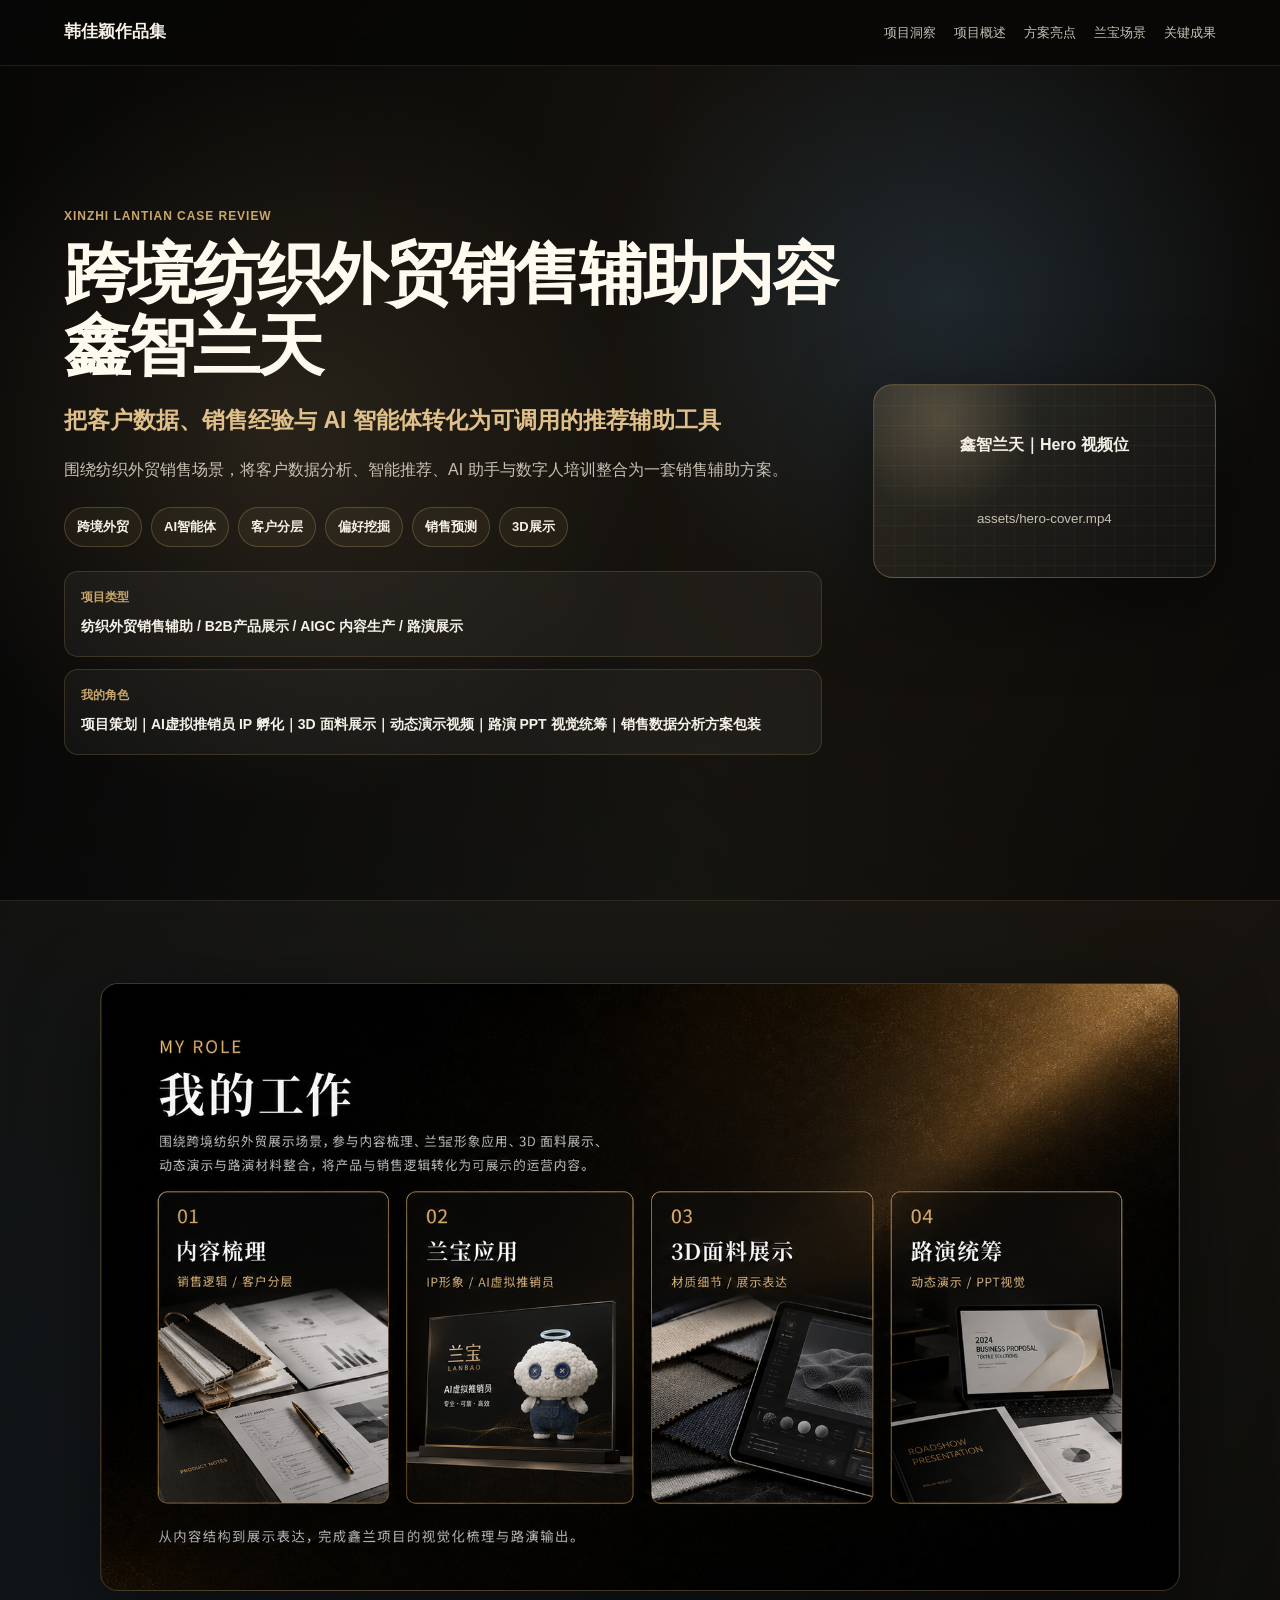
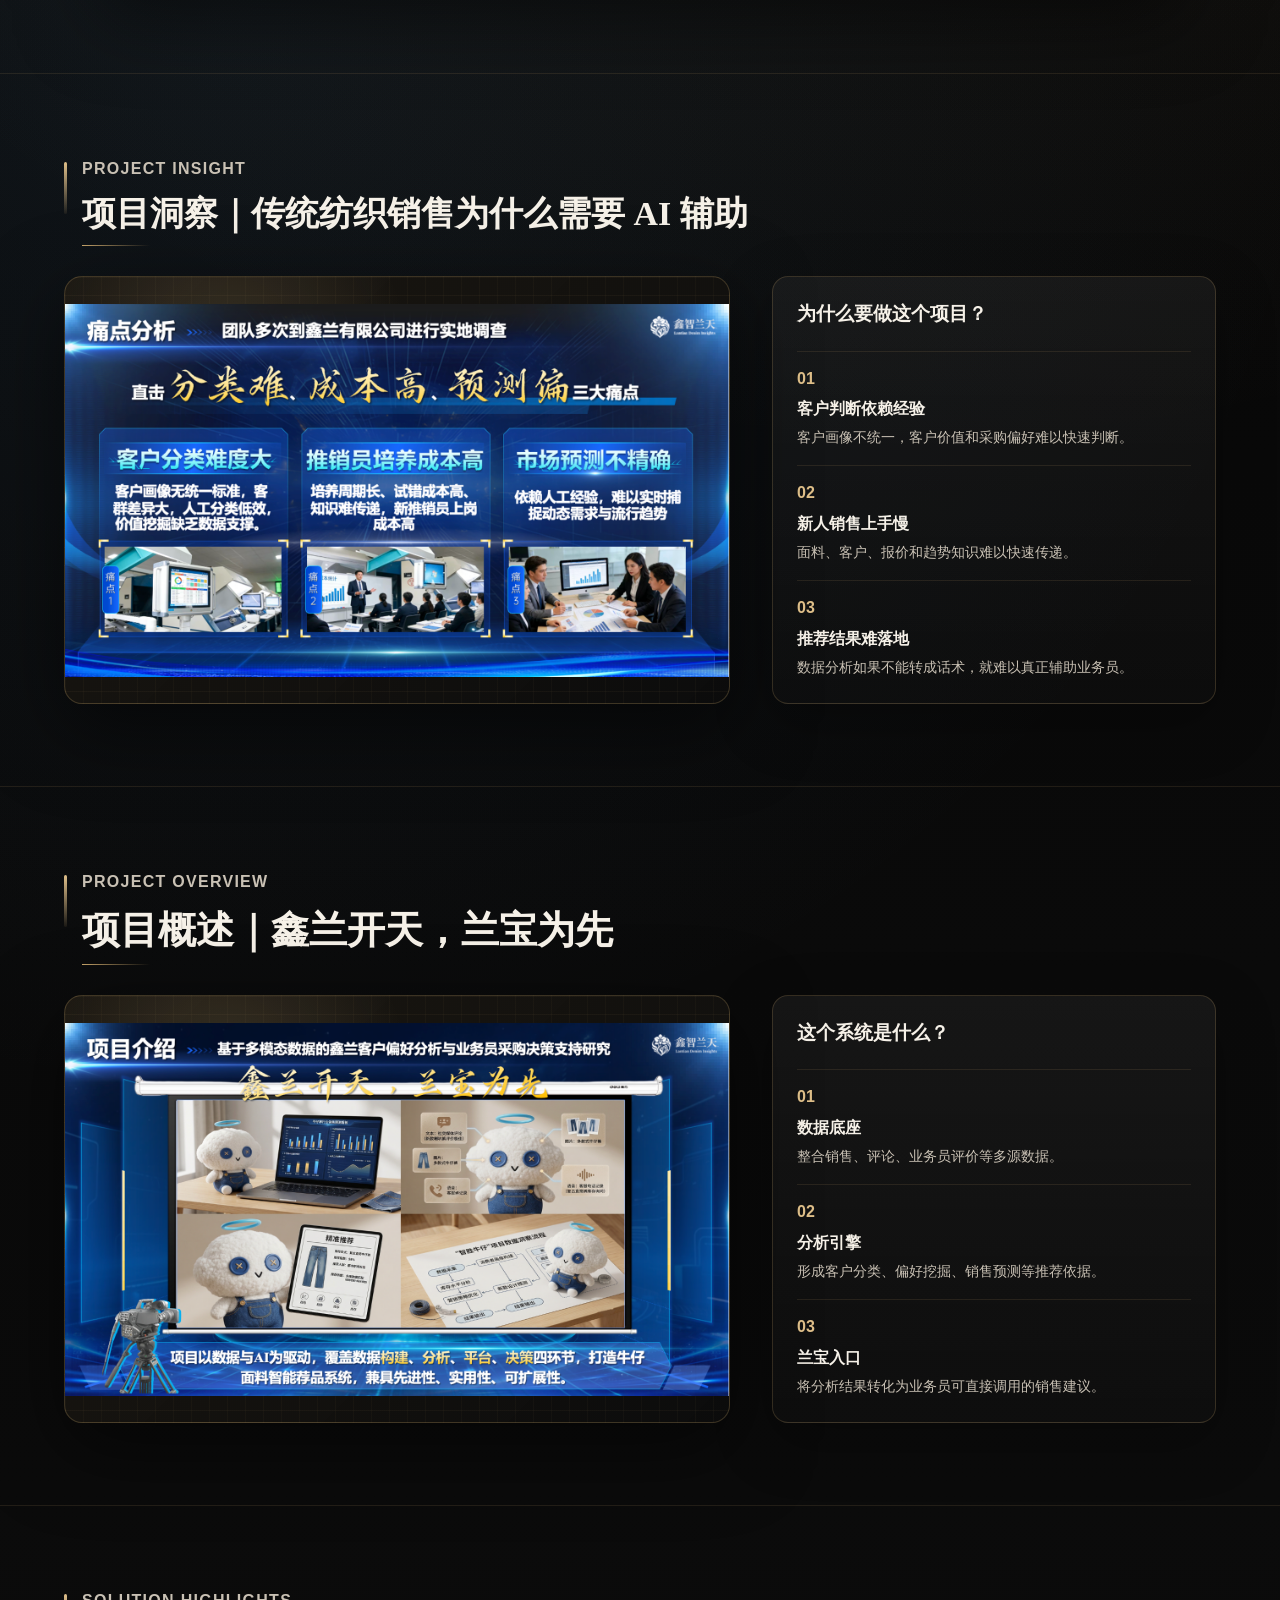
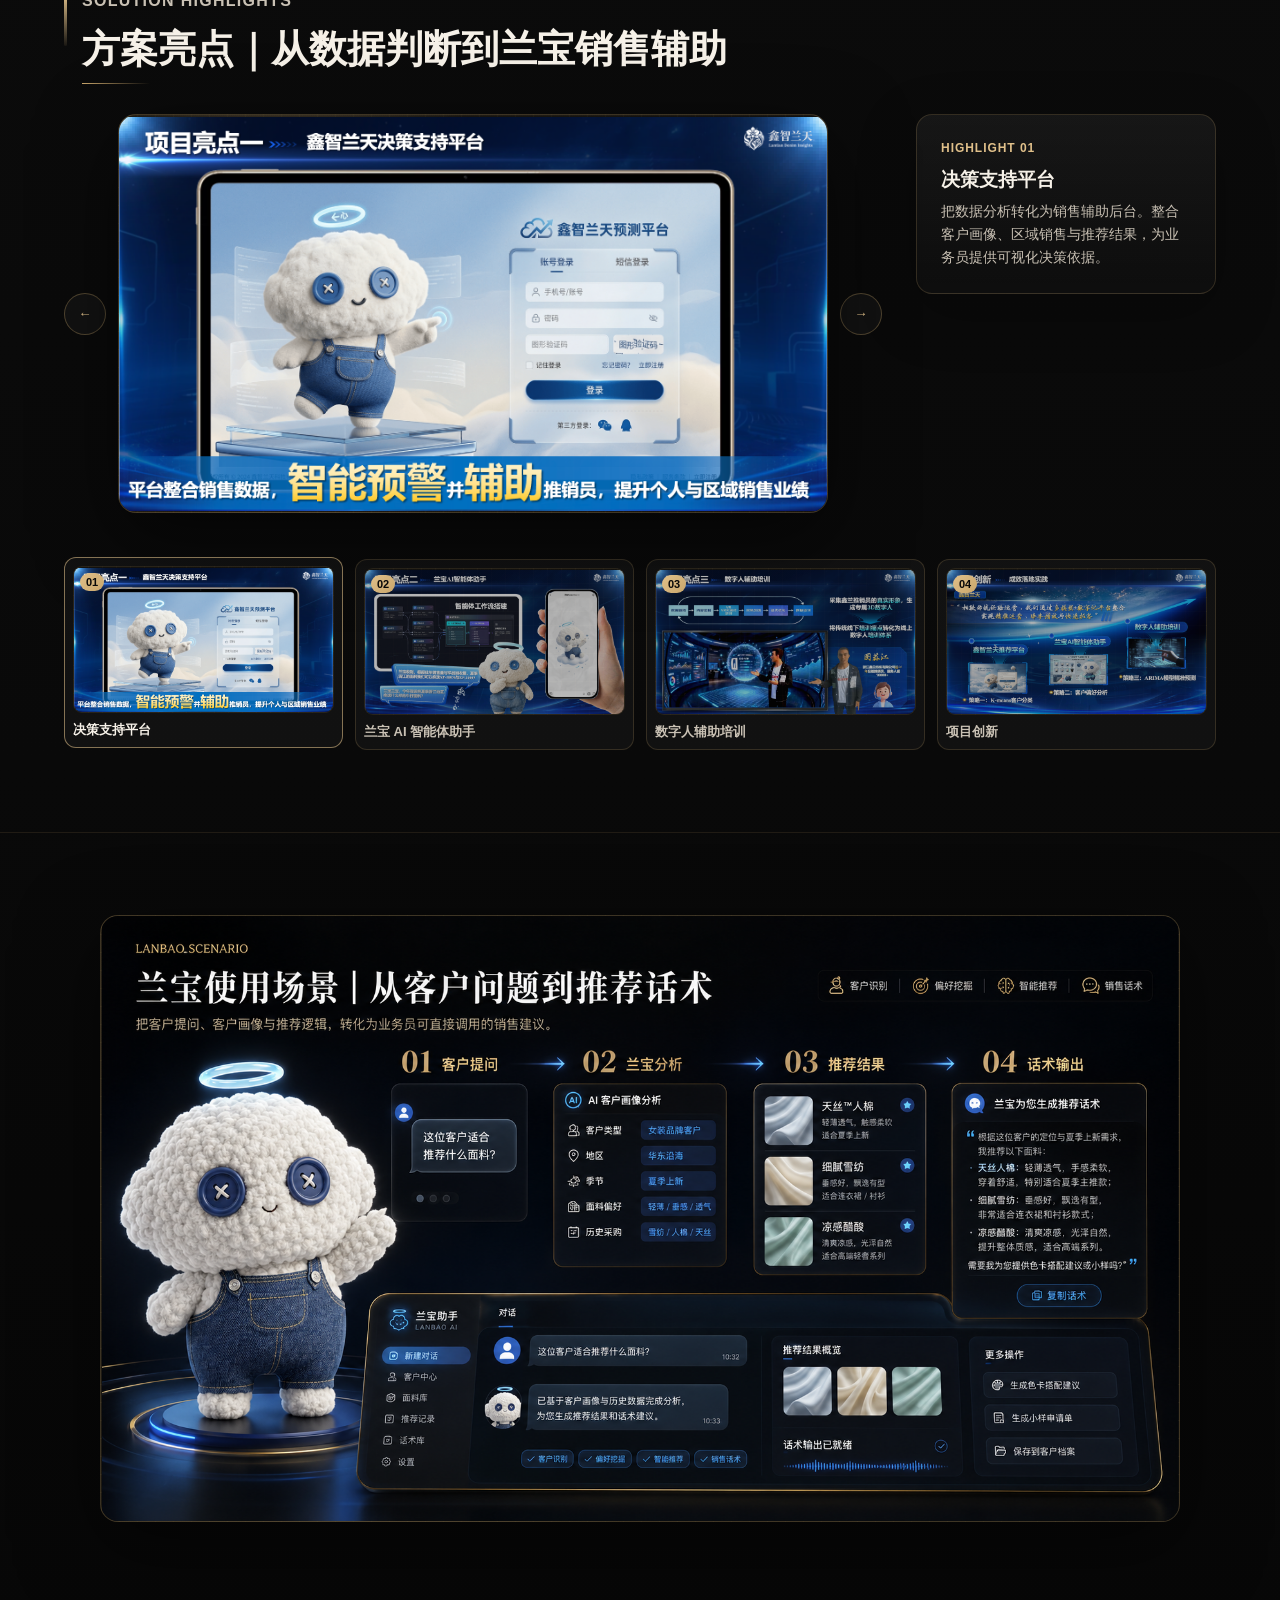
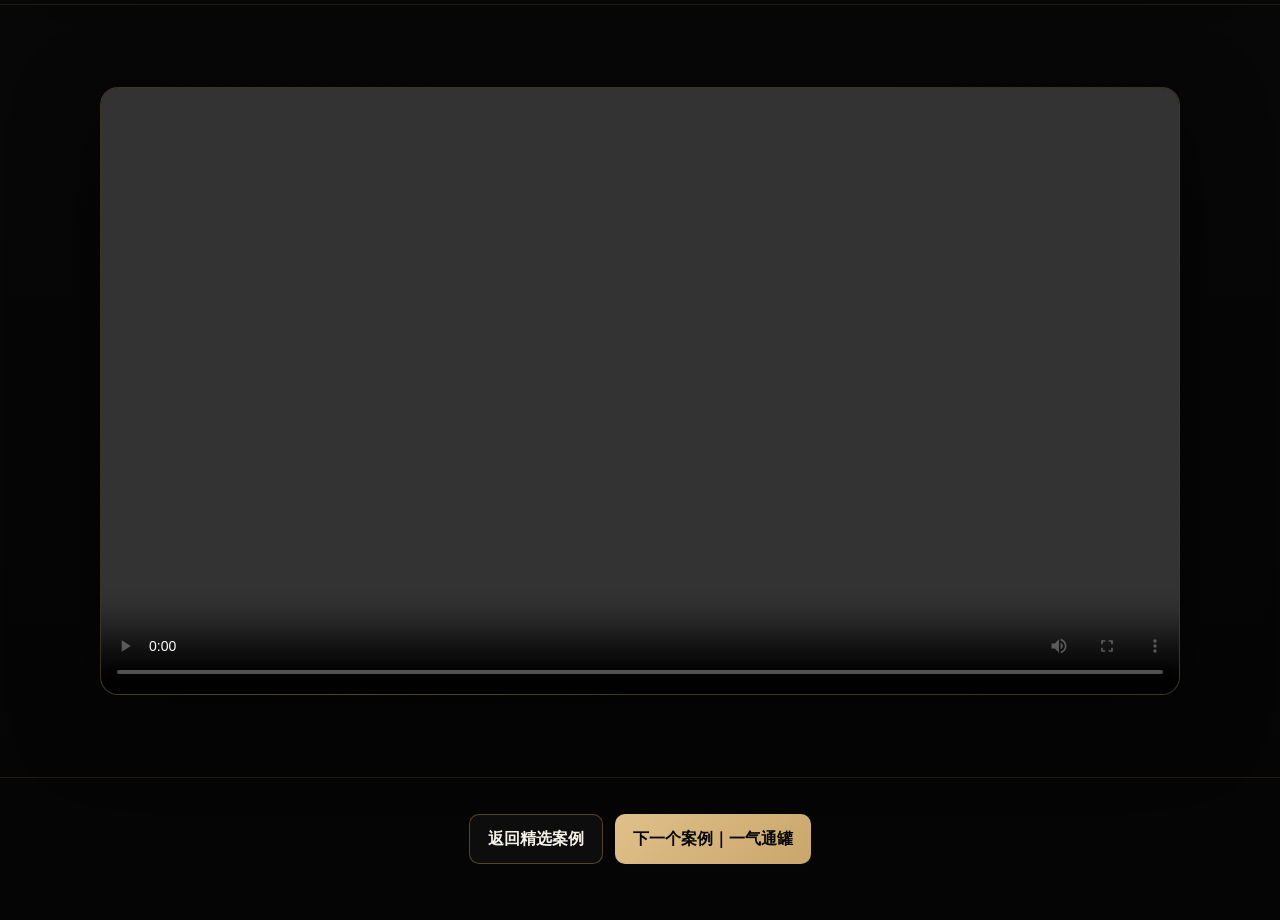
==== cases/xinzhi/index.html @ deca9436 "final portfolio website before deployment" ====
<!DOCTYPE html>
<html lang="zh-CN">
<head>
  <meta charset="UTF-8">
  <meta name="viewport" content="width=device-width, initial-scale=1.0">
  <title>跨境纺织外贸销售辅助内容｜鑫智兰天</title>
  <meta name="description" content="鑫智兰天案例复盘：围绕纺织外贸销售场景，将客户数据分析、销售经验与 AI 智能体转化为可调用的推荐辅助工具。">
  <link rel="stylesheet" href="./style.css">
</head>
<body class="case-site">
  <header class="case-header">
    <a class="case-brand" href="../../index.html?return=cases#cases">韩佳颖作品集</a>
    <nav class="case-nav" aria-label="案例页导航">
      <a href="#insight">项目洞察</a>
      <a href="#overview">项目概述</a>
      <a href="#highlights">方案亮点</a>
      <a href="#scenario">兰宝场景</a>
      <a href="#impact">关键成果</a>
    </nav>
  </header>

  <main>
    <section class="case-hero reveal-item" id="top">
      <div class="case-hero-copy">
        <p class="eyebrow">Xinzhi Lantian Case Review</p>
        <h1 class="case-title">
          <span>跨境纺织外贸销售辅助内容</span>
          <span>鑫智兰天</span>
        </h1>
        <p class="case-subtitle">把客户数据、销售经验与 AI 智能体转化为可调用的推荐辅助工具</p>
        <p class="case-intro">围绕纺织外贸销售场景，将客户数据分析、智能推荐、AI 助手与数字人培训整合为一套销售辅助方案。</p>
        <div class="case-tags" aria-label="项目标签">
          <span>跨境外贸</span>
          <span>AI智能体</span>
          <span>客户分层</span>
          <span>偏好挖掘</span>
          <span>销售预测</span>
          <span>3D展示</span>
        </div>
        <div class="case-meta">
          <div>
            <span>项目类型</span>
            <strong>纺织外贸销售辅助 / B2B产品展示 / AIGC 内容生产 / 路演展示</strong>
          </div>
          <div>
            <span>我的角色</span>
            <strong>项目策划｜AI虚拟推销员 IP 孵化｜3D 面料展示｜动态演示视频｜路演 PPT 视觉统筹｜销售数据分析方案包装</strong>
          </div>
        </div>
      </div>

      <div class="case-hero-visual image-slot border-glow-card border-glow-hero">
        <video src="./assets/hero-cover.mp4" autoplay muted loop playsinline preload="metadata" data-fallback></video>
        <span><strong>鑫智兰天｜Hero 视频位</strong><small>assets/hero-cover.mp4</small></span>
      </div>
    </section>

    <section class="case-section reveal-item" id="role">
      <figure class="case-section-visual image-slot">
        <img src="./assets/section-work.png" alt="鑫智兰天我的工作图" loading="lazy" decoding="async" data-fallback>
        <span><strong>我的工作图片位</strong><small>assets/section-work.png</small></span>
      </figure>
    </section>

    <section class="case-section reveal-item" id="insight">
      <div class="case-section-heading is-wide">
        <p class="eyebrow">PROJECT INSIGHT</p>
        <h2 class="one-line-title">项目洞察｜传统纺织销售为什么需要 AI 辅助</h2>
      </div>
      <div class="insight-layout">
        <figure class="case-section-visual image-slot">
          <img src="./assets/section-background.png" alt="鑫智兰天项目洞察图" loading="lazy" decoding="async" data-fallback>
          <span><strong>项目洞察图片位</strong><small>assets/section-background.png</small></span>
        </figure>
        <aside class="explain-card">
          <h3>为什么要做这个项目？</h3>
          <article><span>01</span><strong>客户判断依赖经验</strong><p>客户画像不统一，客户价值和采购偏好难以快速判断。</p></article>
          <article><span>02</span><strong>新人销售上手慢</strong><p>面料、客户、报价和趋势知识难以快速传递。</p></article>
          <article><span>03</span><strong>推荐结果难落地</strong><p>数据分析如果不能转成话术，就难以真正辅助业务员。</p></article>
        </aside>
      </div>
    </section>

    <section class="case-section reveal-item" id="overview">
      <div class="case-section-heading">
        <p class="eyebrow">PROJECT OVERVIEW</p>
        <h2>项目概述｜鑫兰开天，兰宝为先</h2>
      </div>
      <div class="insight-layout">
        <figure class="case-section-visual image-slot">
          <img src="./assets/xinlan-overview.png" alt="鑫智兰天项目概述图" loading="lazy" decoding="async" data-fallback>
          <span><strong>项目概述图片位</strong><small>assets/xinlan-overview.png</small></span>
        </figure>
        <aside class="explain-card">
          <h3>这个系统是什么？</h3>
          <article><span>01</span><strong>数据底座</strong><p>整合销售、评论、业务员评价等多源数据。</p></article>
          <article><span>02</span><strong>分析引擎</strong><p>形成客户分类、偏好挖掘、销售预测等推荐依据。</p></article>
          <article><span>03</span><strong>兰宝入口</strong><p>将分析结果转化为业务员可直接调用的销售建议。</p></article>
        </aside>
      </div>
    </section>

    <section class="case-section reveal-item" id="highlights">
      <div class="case-section-heading">
        <p class="eyebrow">SOLUTION HIGHLIGHTS</p>
        <h2>方案亮点｜从数据判断到兰宝销售辅助</h2>
      </div>
      <div class="highlight-slider" data-highlight-slider>
        <div class="highlight-main">
          <button class="highlight-arrow" type="button" data-highlight-prev aria-label="上一项">←</button>
          <figure class="highlight-media image-slot border-glow-card border-glow-media">
            <img alt="" loading="lazy" decoding="async" data-fallback hidden>
            <video controls autoplay muted loop playsinline preload="metadata" data-fallback hidden></video>
            <span><strong>方案亮点媒体位</strong></span>
          </figure>
          <button class="highlight-arrow" type="button" data-highlight-next aria-label="下一项">→</button>
        </div>
        <aside class="highlight-copy" aria-live="polite"></aside>
        <div class="highlight-thumbs" aria-label="方案亮点缩略图按钮"></div>
      </div>
    </section>

    <section class="case-section single-media-section reveal-item" id="scenario">
      <figure class="single-media image-slot">
        <img src="./assets/lanbao-scenario.png" alt="兰宝使用场景展示图" loading="lazy" decoding="async" data-fallback>
        <span><strong>兰宝使用场景图片位</strong><small>assets/lanbao-scenario.png</small></span>
      </figure>
    </section>

    <section class="case-section reveal-item" id="impact">
      <figure class="case-section-visual image-slot">
        <video class="case-section-video" controls playsinline preload="metadata" aria-label="鑫智兰天关键成果视频">
          <source src="./assets/impact-result.mp4" type="video/mp4">
          当前浏览器不支持视频播放。
        </video>
        <span><strong>关键成果视频位</strong><small>assets/impact-result.mp4</small></span>
      </figure>
    </section>
  </main>

  <footer class="case-footer-nav">
    <a class="btn btn-secondary case-return-link" href="../../index.html?return=cases#cases">返回精选案例</a>
    <a class="btn btn-primary" href="../yiqitong/index.html">下一个案例｜一气通罐</a>
  </footer>

  <button class="back-top" type="button" aria-label="回到顶部">↑</button>
  <script src="./script.js"></script>
</body>
</html>
---- cases/xinzhi/style.css ----
:root {
  --bg: #050505;
  --bg-2: #0b0b0b;
  --panel: rgba(255, 255, 255, 0.055);
  --panel-strong: rgba(255, 255, 255, 0.085);
  --text: #f6f1e8;
  --muted: #c9c1b4;
  --subtle: #8f887e;
  --gold: #c9a66b;
  --gold-light: #e0c08a;
  --gold-dark: #8d6a35;
  --blue: #5e9fd8;
  --line: rgba(255, 255, 255, 0.1);
  --line-gold: rgba(201, 166, 107, 0.3);
  --shadow: 0 24px 80px rgba(0, 0, 0, 0.52);
  --radius: 16px;
  --ease: cubic-bezier(0.2, 0.8, 0.2, 1);
}

* {
  box-sizing: border-box;
}

html {
  scroll-behavior: smooth;
}

body {
  margin: 0;
  overflow-x: hidden;
  color: var(--text);
  font-family: "Noto Sans SC", "PingFang SC", "Microsoft YaHei", Arial, sans-serif;
  line-height: 1.65;
  background:
    radial-gradient(circle at 72% 8%, rgba(201, 166, 107, 0.13), transparent 30%),
    radial-gradient(circle at 18% 28%, rgba(94, 159, 216, 0.09), transparent 26%),
    linear-gradient(180deg, var(--bg), var(--bg-2) 54%, #050505);
}

a {
  color: inherit;
  text-decoration: none;
}

img {
  display: block;
  width: 100%;
}

button,
a {
  -webkit-tap-highlight-color: transparent;
}

a:focus-visible,
button:focus-visible {
  outline: 3px solid rgba(224, 192, 138, 0.72);
  outline-offset: 3px;
}

.case-header {
  position: sticky;
  top: 0;
  z-index: 40;
  display: flex;
  align-items: center;
  justify-content: space-between;
  min-height: 66px;
  padding: 0 clamp(20px, 5vw, 72px);
  border-bottom: 1px solid var(--line);
  background: rgba(5, 5, 5, 0.76);
  backdrop-filter: blur(16px);
}

.case-brand {
  font-size: 17px;
  font-weight: 900;
}

.case-nav {
  display: flex;
  gap: 18px;
  color: var(--muted);
  font-size: 13px;
}

.case-nav a:hover,
.case-nav a.is-active {
  color: var(--gold-light);
}

.case-hero,
.case-section,
.case-footer-nav {
  width: min(100%, 1320px);
  margin: 0 auto;
  padding-right: clamp(20px, 5vw, 72px);
  padding-left: clamp(20px, 5vw, 72px);
}

.case-hero {
  position: relative;
  display: grid;
  grid-template-columns: minmax(0, 1.28fr) minmax(340px, 0.58fr);
  gap: clamp(28px, 4vw, 58px);
  align-items: center;
  min-height: calc(100vh - 66px);
  padding-top: 68px;
  padding-bottom: 72px;
  overflow: hidden;
  isolation: isolate;
}

.case-hero::before {
  content: "";
  position: absolute;
  inset: 0;
  z-index: -1;
  pointer-events: none;
  background:
    radial-gradient(circle at 74% 28%, rgba(94, 159, 216, 0.16), transparent 30%),
    radial-gradient(circle at 22% 44%, rgba(224, 192, 138, 0.13), transparent 34%),
    linear-gradient(90deg, rgba(5, 5, 5, 0.72), rgba(5, 5, 5, 0.2) 54%, rgba(5, 5, 5, 0.62));
}

.case-hero > * {
  position: relative;
  z-index: 1;
}

.case-hero-copy {
  min-width: 0;
  max-width: 940px;
}

.eyebrow {
  margin: 0 0 12px;
  color: var(--gold);
  font-size: 12px;
  font-weight: 900;
  letter-spacing: 0.08em;
  text-transform: uppercase;
}

h1,
h2,
h3,
p {
  margin-top: 0;
}

h1,
h2 {
  font-family: Georgia, "Times New Roman", "Noto Serif SC", "Songti SC", serif;
  letter-spacing: 0;
}

h1 {
  max-width: 980px;
  margin: 10px 0 18px;
  font-size: clamp(48px, 5.2vw, 86px);
  line-height: 1.08;
}

.case-hero h1,
.case-title {
  color: #fffaf0;
  font-size: clamp(48px, 5.2vw, 86px);
  line-height: 1.08;
  letter-spacing: -0.04em;
  margin: 10px 0 18px;
  max-width: 980px;
}

.case-title span {
  display: block;
  white-space: nowrap;
}

h2 {
  margin-bottom: 10px;
  font-size: clamp(30px, 3vw, 44px);
  line-height: 1.16;
}

h3 {
  margin-bottom: 8px;
  font-size: clamp(18px, 1.5vw, 22px);
  line-height: 1.32;
}

.case-subtitle {
  max-width: 760px;
  margin-bottom: 18px;
  color: var(--gold-light);
  font-size: clamp(18px, 1.8vw, 26px);
  font-weight: 800;
}

.case-intro,
.overview-copy,
.case-section-heading p {
  max-width: 860px;
  color: var(--muted);
  font-size: 16px;
}

.case-tags {
  display: flex;
  flex-wrap: wrap;
  gap: 9px;
  margin: 24px 0;
}

.case-tags span {
  padding: 8px 12px;
  color: var(--text);
  border: 1px solid rgba(201, 166, 107, 0.28);
  border-radius: 999px;
  background: rgba(201, 166, 107, 0.07);
  font-size: 13px;
  font-weight: 700;
}

.case-meta {
  display: grid;
  gap: 12px;
  max-width: 850px;
}

.case-meta div {
  padding: 16px;
  border: 1px solid rgba(201, 166, 107, 0.2);
  border-radius: 14px;
  background: rgba(255, 255, 255, 0.045);
}

.case-meta span {
  display: block;
  margin-bottom: 6px;
  color: var(--gold);
  font-size: 12px;
  font-weight: 900;
}

.case-meta strong {
  color: var(--text);
  font-size: 14px;
  line-height: 1.7;
}

.case-hero-visual {
  position: relative;
  justify-self: end;
  overflow: hidden;
  width: min(100%, 500px);
  aspect-ratio: 16 / 9;
  border: 1px solid rgba(201, 166, 107, 0.32);
  border-radius: 20px;
  background:
    linear-gradient(rgba(201, 166, 107, 0.055) 1px, transparent 1px),
    linear-gradient(90deg, rgba(201, 166, 107, 0.045) 1px, transparent 1px),
    radial-gradient(circle at 20% 18%, rgba(224, 192, 138, 0.22), transparent 30%),
    linear-gradient(135deg, rgba(201, 166, 107, 0.12), rgba(20, 20, 20, 0.94));
  background-size: 20px 20px, 20px 20px, auto, auto;
  box-shadow: var(--shadow);
}

.case-section-visual {
  position: relative;
  overflow: hidden;
  width: min(100%, 1080px);
  aspect-ratio: 16 / 9;
  margin: 0 auto;
  border: 1px solid rgba(201, 166, 107, 0.24);
  border-radius: 18px;
  background:
    linear-gradient(rgba(201, 166, 107, 0.05) 1px, transparent 1px),
    linear-gradient(90deg, rgba(201, 166, 107, 0.04) 1px, transparent 1px),
    radial-gradient(circle at 24% 18%, rgba(224, 192, 138, 0.16), transparent 30%),
    linear-gradient(135deg, rgba(201, 166, 107, 0.1), rgba(12, 12, 12, 0.96));
  background-size: 18px 18px, 18px 18px, auto, auto;
  box-shadow: var(--shadow);
}

.image-slot img,
.image-slot video {
  position: absolute;
  inset: 0;
  z-index: 2;
  width: 100%;
  height: 100%;
  object-fit: cover;
}

.case-section-visual img,
.case-section-visual video,
.single-media img,
.single-media video,
.highlight-media img,
.highlight-media video {
  object-fit: contain;
  object-position: center center;
}

.image-slot span {
  position: absolute;
  inset: 0;
  z-index: 1;
  display: grid;
  place-items: center;
  gap: 6px;
  padding: 24px;
  color: var(--text);
  text-align: center;
}

.image-slot span strong,
.image-slot span small {
  display: block;
}

.image-slot span small {
  color: var(--muted);
}

.image-slot.is-missing img,
.image-slot.is-missing video {
  display: none;
}

.case-section {
  padding-top: 82px;
  padding-bottom: 82px;
  border-top: 1px solid rgba(201, 166, 107, 0.12);
}

.case-section-heading {
  position: relative;
  max-width: 820px;
  margin-bottom: 30px;
  padding-left: 18px;
}

.case-section-heading.is-wide {
  max-width: 100%;
}

.one-line-title {
  max-width: none;
  white-space: nowrap;
  font-size: clamp(28px, 2.65vw, 40px);
}

.case-section-heading::before {
  content: "";
  position: absolute;
  top: 6px;
  left: 0;
  width: 3px;
  height: 52px;
  border-radius: 999px;
  background: linear-gradient(180deg, var(--gold-light), rgba(201, 166, 107, 0.08));
}

.case-section-heading h2::after {
  content: "";
  display: block;
  width: 68px;
  height: 1px;
  margin-top: 12px;
  background: linear-gradient(90deg, var(--gold), transparent);
}

.insight-layout {
  display: grid;
  grid-template-columns: minmax(0, 0.6fr) minmax(320px, 0.4fr);
  gap: clamp(22px, 3.4vw, 42px);
  align-items: stretch;
}

.insight-layout .case-section-visual {
  width: 100%;
}

.explain-card {
  display: grid;
  align-content: center;
  gap: 16px;
  padding: 24px;
  border: 1px solid rgba(201, 166, 107, 0.22);
  border-radius: var(--radius);
  background:
    linear-gradient(180deg, rgba(255, 255, 255, 0.058), rgba(255, 255, 255, 0.022)),
    rgba(0, 0, 0, 0.22);
  box-shadow: 0 18px 58px rgba(0, 0, 0, 0.28);
}

.explain-card h3 {
  color: var(--text);
}

.explain-card article {
  display: grid;
  gap: 4px;
  padding-top: 14px;
  border-top: 1px solid rgba(201, 166, 107, 0.12);
}

.explain-card span {
  color: var(--gold-light);
  font-weight: 900;
}

.explain-card p {
  margin-bottom: 0;
  color: var(--muted);
  font-size: 14px;
}

.highlight-slider {
  display: grid;
  grid-template-columns: minmax(0, 1fr) minmax(300px, 0.36fr);
  gap: clamp(20px, 3vw, 34px);
  align-items: start;
}

.highlight-main {
  position: relative;
  display: grid;
  grid-template-columns: auto minmax(0, 1fr) auto;
  gap: 12px;
  align-items: center;
}

.highlight-media,
.single-media {
  position: relative;
  overflow: hidden;
  aspect-ratio: 16 / 9;
  width: 100%;
  min-height: 0;
  margin: 0;
  border: 1px solid rgba(201, 166, 107, 0.24);
  border-radius: 18px;
  background:
    linear-gradient(rgba(201, 166, 107, 0.05) 1px, transparent 1px),
    linear-gradient(90deg, rgba(201, 166, 107, 0.04) 1px, transparent 1px),
    radial-gradient(circle at 24% 18%, rgba(224, 192, 138, 0.16), transparent 30%),
    linear-gradient(135deg, rgba(201, 166, 107, 0.1), rgba(12, 12, 12, 0.96));
  background-size: 18px 18px, 18px 18px, auto, auto;
  box-shadow: var(--shadow);
}

.highlight-media.is-media-ready,
.single-media.is-media-ready,
.case-section-visual.is-media-ready {
  background-color: rgba(8, 8, 8, 0.94);
}

.highlight-arrow {
  display: grid;
  place-items: center;
  width: 42px;
  height: 42px;
  color: var(--gold-light);
  border: 1px solid rgba(201, 166, 107, 0.34);
  border-radius: 999px;
  background: rgba(255, 255, 255, 0.035);
  cursor: pointer;
  transition: transform 0.25s var(--ease), border-color 0.25s var(--ease), background 0.25s var(--ease);
}

.highlight-arrow:hover,
.highlight-arrow:focus-visible {
  transform: translateY(-2px);
  border-color: rgba(224, 192, 138, 0.72);
  background: rgba(201, 166, 107, 0.08);
}

.highlight-copy {
  position: sticky;
  top: 96px;
  padding: 24px;
  border: 1px solid rgba(201, 166, 107, 0.2);
  border-radius: var(--radius);
  background:
    linear-gradient(180deg, rgba(255, 255, 255, 0.058), rgba(255, 255, 255, 0.022)),
    rgba(0, 0, 0, 0.18);
  box-shadow: 0 18px 58px rgba(0, 0, 0, 0.28);
  transition: opacity 0.24s var(--ease), transform 0.24s var(--ease);
}

.highlight-copy.is-switching {
  opacity: 0.45;
  transform: translateY(6px);
}

.highlight-copy p:last-child {
  margin-bottom: 0;
  color: var(--muted);
  font-size: 14px;
}

.highlight-thumbs {
  grid-column: 1 / -1;
  display: grid;
  grid-template-columns: repeat(4, minmax(0, 1fr));
  gap: 12px;
  margin-top: 12px;
}

.highlight-thumb {
  display: grid;
  gap: 8px;
  padding: 8px;
  color: var(--muted);
  text-align: left;
  border: 1px solid rgba(201, 166, 107, 0.2);
  border-radius: 12px;
  background: rgba(255, 255, 255, 0.035);
  cursor: pointer;
  transition: transform 0.25s var(--ease), border-color 0.25s var(--ease), color 0.25s var(--ease);
}

.highlight-thumb:hover,
.highlight-thumb.is-active {
  color: var(--text);
  border-color: rgba(224, 192, 138, 0.56);
  transform: translateY(-2px);
}

.highlight-thumb figure {
  position: relative;
  overflow: hidden;
  aspect-ratio: 16 / 9;
  width: 100%;
  margin: 0;
  border: 1px solid rgba(201, 166, 107, 0.16);
  border-radius: 9px;
  background:
    linear-gradient(rgba(201, 166, 107, 0.045) 1px, transparent 1px),
    linear-gradient(90deg, rgba(201, 166, 107, 0.035) 1px, transparent 1px),
    rgba(0, 0, 0, 0.34);
  background-size: 14px 14px, 14px 14px, auto;
}

.highlight-thumb img,
.highlight-thumb video {
  position: absolute;
  inset: 0;
  display: block;
  width: 100%;
  height: 100%;
  object-fit: contain;
  opacity: 0.7;
}

.highlight-thumb.is-active img,
.highlight-thumb.is-active video {
  opacity: 1;
}

.highlight-thumb.is-missing img,
.highlight-thumb.is-missing video {
  opacity: 0;
}

.highlight-thumb.is-missing figure::after {
  content: "待替换";
  position: absolute;
  inset: 0;
  display: grid;
  place-items: center;
  color: var(--muted);
  font-size: 12px;
}

.highlight-thumb figure span {
  position: absolute;
  top: 6px;
  left: 6px;
  z-index: 3;
  padding: 3px 6px;
  color: #080808;
  border-radius: 999px;
  background: linear-gradient(135deg, var(--gold-light), var(--gold));
  font-size: 11px;
  font-weight: 900;
}

.highlight-thumb strong {
  font-size: 13px;
  line-height: 1.35;
}

.single-media {
  width: min(100%, 1080px);
  margin: 0 auto;
}

.work-grid,
.method-grid,
.impact-grid {
  display: grid;
  gap: 18px;
}

.work-grid {
  grid-template-columns: repeat(4, minmax(0, 1fr));
}

.work-card,
.method-card,
.impact-card,
.case-flow-step,
.slide-caption-card {
  border: 1px solid rgba(201, 166, 107, 0.2);
  border-radius: var(--radius);
  background:
    linear-gradient(180deg, rgba(255, 255, 255, 0.058), rgba(255, 255, 255, 0.022)),
    rgba(0, 0, 0, 0.18);
  box-shadow: 0 18px 58px rgba(0, 0, 0, 0.28);
}

.work-card {
  padding: 20px;
  transition: transform 0.32s var(--ease), border-color 0.32s var(--ease);
}

.work-card:hover,
.method-card:hover,
.impact-card:hover {
  transform: translateY(-4px);
  border-color: rgba(224, 192, 138, 0.48);
}

.work-card span,
.case-flow-step span {
  color: var(--gold-light);
  font-weight: 900;
}

.work-card p,
.method-card p {
  margin-bottom: 0;
  color: var(--muted);
  font-size: 14px;
}

.case-flow {
  display: grid;
  grid-template-columns: repeat(7, minmax(0, 1fr));
  gap: 12px;
}

.case-flow-step {
  position: relative;
  min-height: 126px;
  padding: 16px;
}

.case-flow-step:not(:last-child)::after {
  content: "";
  position: absolute;
  top: 50%;
  right: -12px;
  width: 12px;
  height: 1px;
  background: linear-gradient(90deg, var(--gold), transparent);
}

.case-flow-step strong {
  display: block;
  margin-top: 12px;
  font-size: 14px;
  line-height: 1.45;
}

.slide-story-layout {
  display: grid;
  grid-template-columns: minmax(0, 1fr) minmax(300px, 0.42fr);
  gap: clamp(24px, 4vw, 52px);
  align-items: start;
}

.slide-track {
  display: grid;
  gap: 28px;
}

.slide-frame {
  position: relative;
  content-visibility: auto;
  contain-intrinsic-size: 720px 405px;
  overflow: hidden;
  aspect-ratio: 16 / 9;
  min-height: 260px;
  margin: 0;
  border: 1px solid rgba(201, 166, 107, 0.2);
  border-radius: 18px;
  background:
    linear-gradient(rgba(201, 166, 107, 0.045) 1px, transparent 1px),
    linear-gradient(90deg, rgba(201, 166, 107, 0.04) 1px, transparent 1px),
    radial-gradient(circle at 22% 15%, rgba(94, 159, 216, 0.14), transparent 30%),
    linear-gradient(135deg, rgba(201, 166, 107, 0.1), rgba(12, 12, 12, 0.96));
  background-size: 18px 18px, 18px 18px, auto, auto;
  box-shadow: var(--shadow);
  transition: border-color 0.32s var(--ease), transform 0.32s var(--ease), box-shadow 0.32s var(--ease);
}

.slide-frame::before {
  content: "";
  position: absolute;
  inset: 0;
  z-index: 0;
  background:
    linear-gradient(110deg, transparent 0%, rgba(224, 192, 138, 0.08) 42%, transparent 58%),
    radial-gradient(circle at 26% 18%, rgba(201, 166, 107, 0.12), transparent 30%);
  background-size: 220% 100%, auto;
  opacity: 0.78;
}

.slide-frame.is-media-ready {
  background-color: rgba(8, 8, 8, 0.94);
}

.slide-frame.is-media-ready::before {
  opacity: 0;
}

.slide-frame.is-active {
  border-color: rgba(224, 192, 138, 0.72);
  box-shadow: 0 24px 84px rgba(0, 0, 0, 0.54), 0 0 30px rgba(201, 166, 107, 0.08);
}

.slide-frame:hover {
  transform: translateY(-3px);
}

.mobile-slide-copy {
  display: none;
}

.slide-caption-panel {
  position: sticky;
  top: 96px;
}

.slide-caption-card {
  padding: 24px;
  transition: opacity 0.24s var(--ease), transform 0.24s var(--ease);
}

.slide-caption-card.is-switching {
  opacity: 0.45;
  transform: translateY(6px);
}

.caption-index {
  margin-bottom: 8px;
  color: var(--gold-light);
  font-size: 12px;
  font-weight: 900;
  letter-spacing: 0.08em;
  text-transform: uppercase;
}

.slide-caption-card dl,
.slide-caption-card ul {
  display: grid;
  gap: 11px;
  margin: 16px 0 0;
}

.slide-caption-card ul {
  padding: 0;
  list-style: none;
}

.slide-caption-card li {
  position: relative;
  padding-left: 18px;
  color: var(--muted);
  font-size: 14px;
}

.slide-caption-card li::before {
  content: "";
  position: absolute;
  top: 0.78em;
  left: 0;
  width: 7px;
  height: 1px;
  background: var(--gold-light);
}

.slide-caption-card dt {
  color: var(--gold);
  font-size: 13px;
  font-weight: 900;
}

.slide-caption-card dd {
  margin: 0;
  color: var(--muted);
  font-size: 14px;
}

.method-grid {
  grid-template-columns: repeat(5, minmax(0, 1fr));
}

.method-card {
  padding: 20px;
  transition: transform 0.32s var(--ease), border-color 0.32s var(--ease);
}

.method-card h3 {
  color: var(--gold-light);
}

.method-card strong {
  color: var(--text);
}

.method-card p {
  font-size: 15px;
  line-height: 1.68;
}

.impact-grid {
  grid-template-columns: repeat(3, minmax(0, 1fr));
}

.impact-card {
  position: relative;
  padding: 22px 22px 22px 48px;
  color: var(--text);
  transition: transform 0.32s var(--ease), border-color 0.32s var(--ease);
}

.impact-card span {
  display: block;
  margin-bottom: 6px;
  color: var(--gold-light);
  font-size: 13px;
  font-weight: 900;
}

.impact-card strong {
  display: block;
  color: var(--text);
  font-size: 15px;
  line-height: 1.65;
}

.impact-card::before {
  content: "✓";
  position: absolute;
  top: 22px;
  left: 22px;
  color: var(--gold-light);
  font-weight: 900;
}

.case-footer-nav {
  display: flex;
  flex-wrap: wrap;
  gap: 12px;
  justify-content: center;
  padding-top: 36px;
  padding-bottom: 56px;
  border-top: 1px solid rgba(201, 166, 107, 0.14);
}

.btn {
  display: inline-flex;
  align-items: center;
  justify-content: center;
  min-height: 44px;
  padding: 11px 18px;
  border-radius: 10px;
  font-weight: 900;
  transition: transform 0.28s var(--ease), border-color 0.28s var(--ease), background 0.28s var(--ease);
}

.btn:hover {
  transform: translateY(-2px);
}

.btn-primary {
  color: #070707;
  background: linear-gradient(135deg, var(--gold-light), var(--gold));
}

.btn-secondary {
  color: var(--text);
  border: 1px solid rgba(201, 166, 107, 0.36);
  background: rgba(255, 255, 255, 0.035);
}

.back-top {
  position: fixed;
  right: 24px;
  bottom: 24px;
  z-index: 30;
  display: grid;
  place-items: center;
  width: 48px;
  height: 48px;
  color: #080808;
  border: 0;
  border-radius: 999px;
  background: linear-gradient(135deg, var(--gold-light), var(--gold));
  box-shadow: 0 18px 48px rgba(0, 0, 0, 0.42);
  cursor: pointer;
  opacity: 0;
  pointer-events: none;
  transform: translateY(12px);
  transition: opacity 0.28s var(--ease), transform 0.28s var(--ease);
}

.back-top.is-visible {
  opacity: 1;
  pointer-events: auto;
  transform: translateY(0);
}

.reveal-item {
  opacity: 0;
  transform: translateY(18px);
  transition: opacity 0.65s var(--ease), transform 0.65s var(--ease);
}

.reveal-item.is-visible {
  opacity: 1;
  transform: translateY(0);
}

@media (max-width: 1180px) {
  .case-hero,
  .slide-story-layout,
  .insight-layout,
  .highlight-slider {
    grid-template-columns: 1fr;
  }

  .case-hero-visual {
    max-width: 760px;
    justify-self: stretch;
  }

  .work-grid,
  .method-grid,
  .impact-grid {
    grid-template-columns: repeat(2, minmax(0, 1fr));
  }

  .case-flow {
    grid-template-columns: repeat(2, minmax(0, 1fr));
  }

  .case-flow-step:not(:last-child)::after {
    display: none;
  }

  .slide-caption-panel {
    display: none;
  }

  .highlight-copy {
    position: static;
  }

  .mobile-slide-copy {
    position: relative;
    z-index: 3;
    display: block;
    margin-top: 12px;
    padding: 16px;
    color: var(--muted);
    border: 1px solid rgba(201, 166, 107, 0.18);
    border-radius: 14px;
    background: rgba(0, 0, 0, 0.72);
  }

  .slide-frame {
    overflow: visible;
    margin-bottom: 82px;
  }
}

@media (max-width: 720px) {
  .case-header {
    align-items: flex-start;
    min-height: auto;
    padding-top: 14px;
    padding-bottom: 14px;
  }

  .case-nav {
    flex-wrap: wrap;
    justify-content: flex-end;
    gap: 9px 12px;
    max-width: 240px;
    font-size: 12px;
  }

  .case-hero,
  .case-section,
  .case-footer-nav {
    padding-right: 5vw;
    padding-left: 5vw;
  }

  .case-hero {
    min-height: auto;
    padding-top: 44px;
    padding-bottom: 58px;
  }

  h1 {
    font-size: clamp(34px, 10vw, 48px);
  }

  .case-hero h1,
  .case-title {
    font-size: clamp(34px, 10vw, 48px);
    letter-spacing: -0.02em;
  }

  .case-title span {
    white-space: normal;
  }

  h2 {
    font-size: clamp(26px, 8vw, 34px);
  }

  .one-line-title {
    white-space: normal;
  }

  .case-section {
    padding-top: 54px;
    padding-bottom: 54px;
  }

  .work-grid,
  .method-grid,
  .impact-grid,
  .case-flow {
    grid-template-columns: 1fr;
  }

  .highlight-main {
    grid-template-columns: 1fr;
  }

  .highlight-arrow {
    width: 100%;
  }

  .highlight-thumbs {
    grid-template-columns: repeat(2, minmax(0, 1fr));
  }

  .slide-track {
    gap: 22px;
  }

  .slide-frame {
    margin-bottom: 118px;
  }

  .case-footer-nav .btn {
    width: 100%;
  }
}

@media (prefers-reduced-motion: reduce) {
  *,
  *::before,
  *::after {
    animation-duration: 0.001ms !important;
    animation-iteration-count: 1 !important;
    scroll-behavior: auto !important;
    transition-duration: 0.001ms !important;
  }

  .reveal-item {
    opacity: 1;
    transform: none;
  }
}


/* Selective black-gold edge glow. Used only on key portfolio/case surfaces. */
.border-glow-card {
  --glow-x: 50%;
  --glow-y: 50%;
  --edge-opacity: 0;
  --border-glow-alpha: 0.52;
  position: relative;
  isolation: isolate;
  transform: translate3d(0, 0, 0);
}

.border-glow-card::before,
.border-glow-card::after {
  content: "";
  position: absolute;
  border-radius: inherit;
  pointer-events: none;
  transition: opacity 0.28s var(--ease, cubic-bezier(0.2, 0.8, 0.2, 1));
}

.border-glow-card::before {
  inset: -1px;
  z-index: 5;
  padding: 1px;
  background:
    radial-gradient(circle at var(--glow-x) var(--glow-y), rgba(224, 192, 138, 0.98), transparent 22%),
    radial-gradient(circle at calc(100% - var(--glow-x)) calc(100% - var(--glow-y)), rgba(141, 106, 53, 0.48), transparent 32%),
    linear-gradient(135deg, rgba(224, 192, 138, 0.42), rgba(201, 166, 107, 0.08));
  -webkit-mask:
    linear-gradient(#000 0 0) content-box,
    linear-gradient(#000 0 0);
  -webkit-mask-composite: xor;
  mask-composite: exclude;
  opacity: calc(var(--edge-opacity) * var(--border-glow-alpha));
}

.border-glow-card::after {
  inset: -14px;
  z-index: -1;
  background: radial-gradient(circle at var(--glow-x) var(--glow-y), rgba(224, 192, 138, 0.18), transparent 38%);
  filter: blur(4px);
  opacity: calc(var(--edge-opacity) * 0.55);
}

.border-glow-card.border-glow-contact {
  --border-glow-alpha: 0.68;
}

.border-glow-card.border-glow-hero,
.border-glow-card.border-glow-media {
  --border-glow-alpha: 0.62;
}

.border-glow-card.border-glow-soft {
  --border-glow-alpha: 0.42;
}

@media (prefers-reduced-motion: reduce), (hover: none) {
  .border-glow-card::before,
  .border-glow-card::after {
    display: none;
  }
}
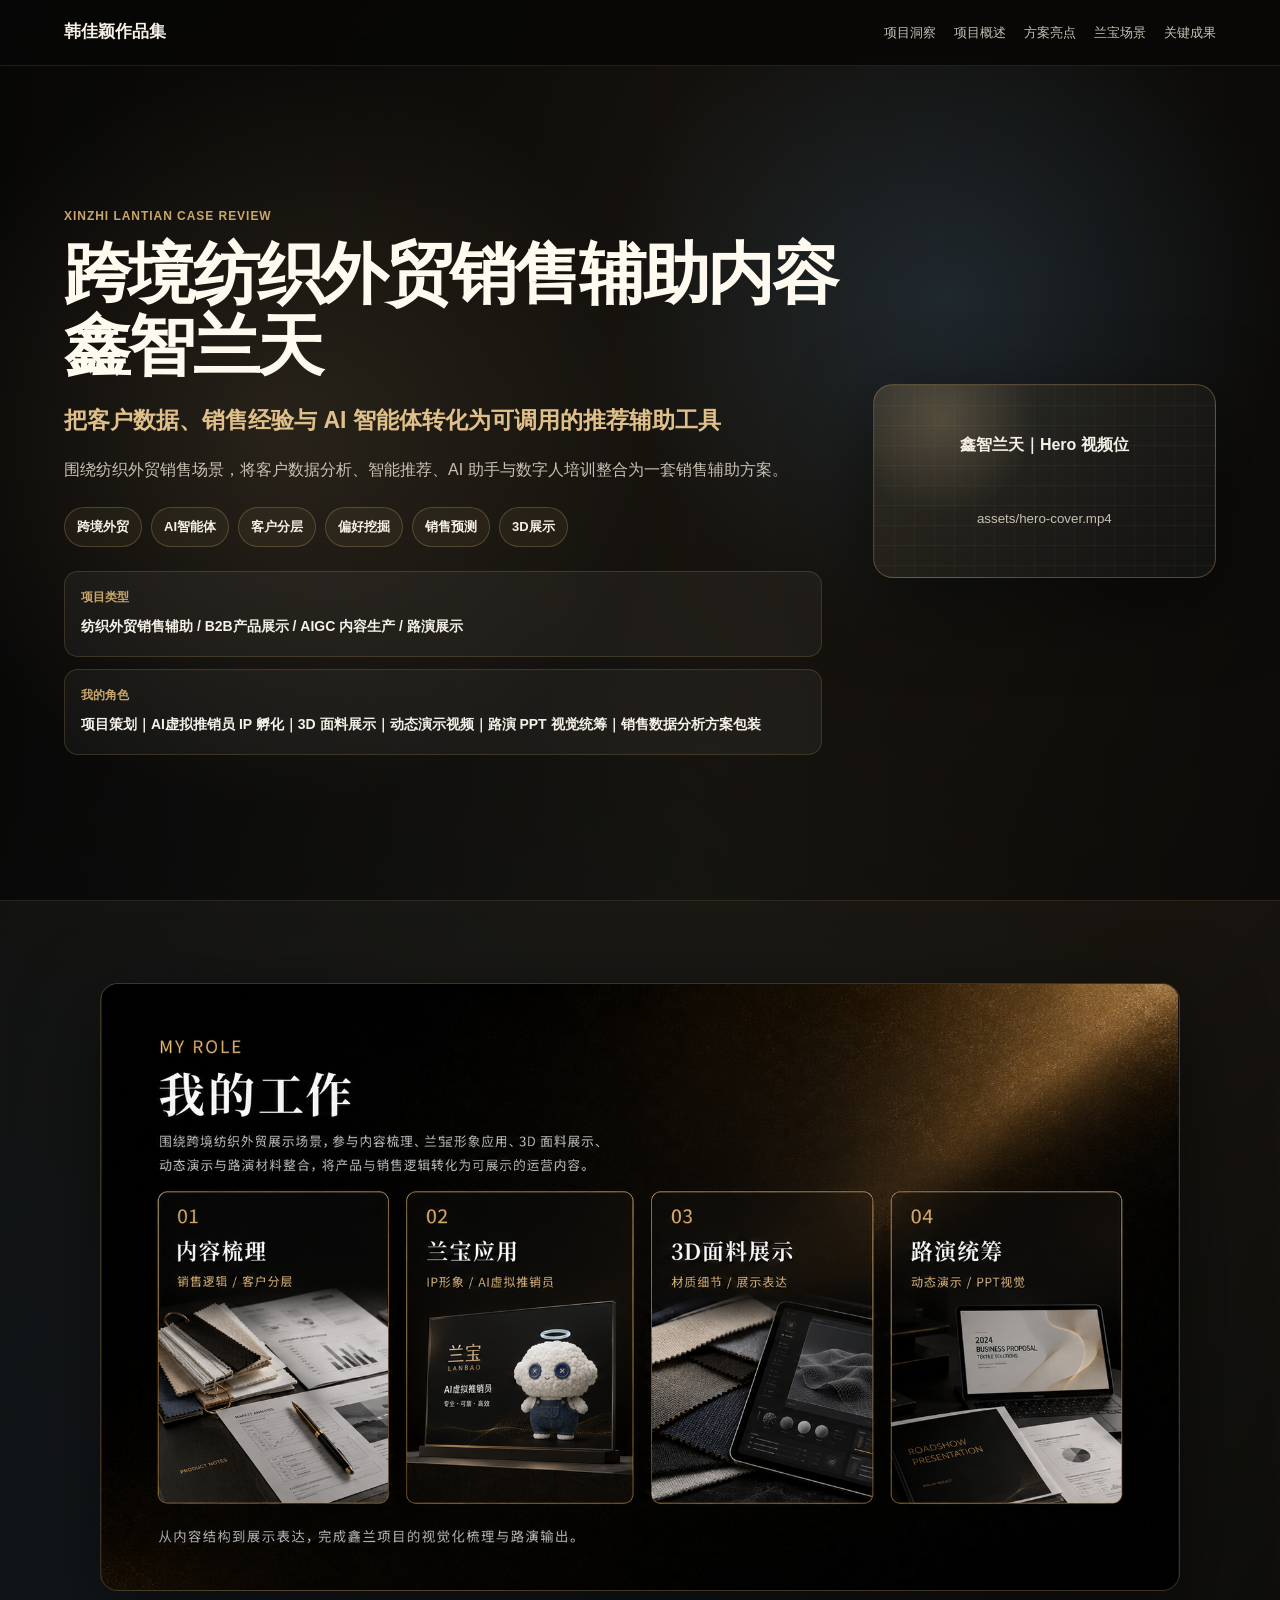
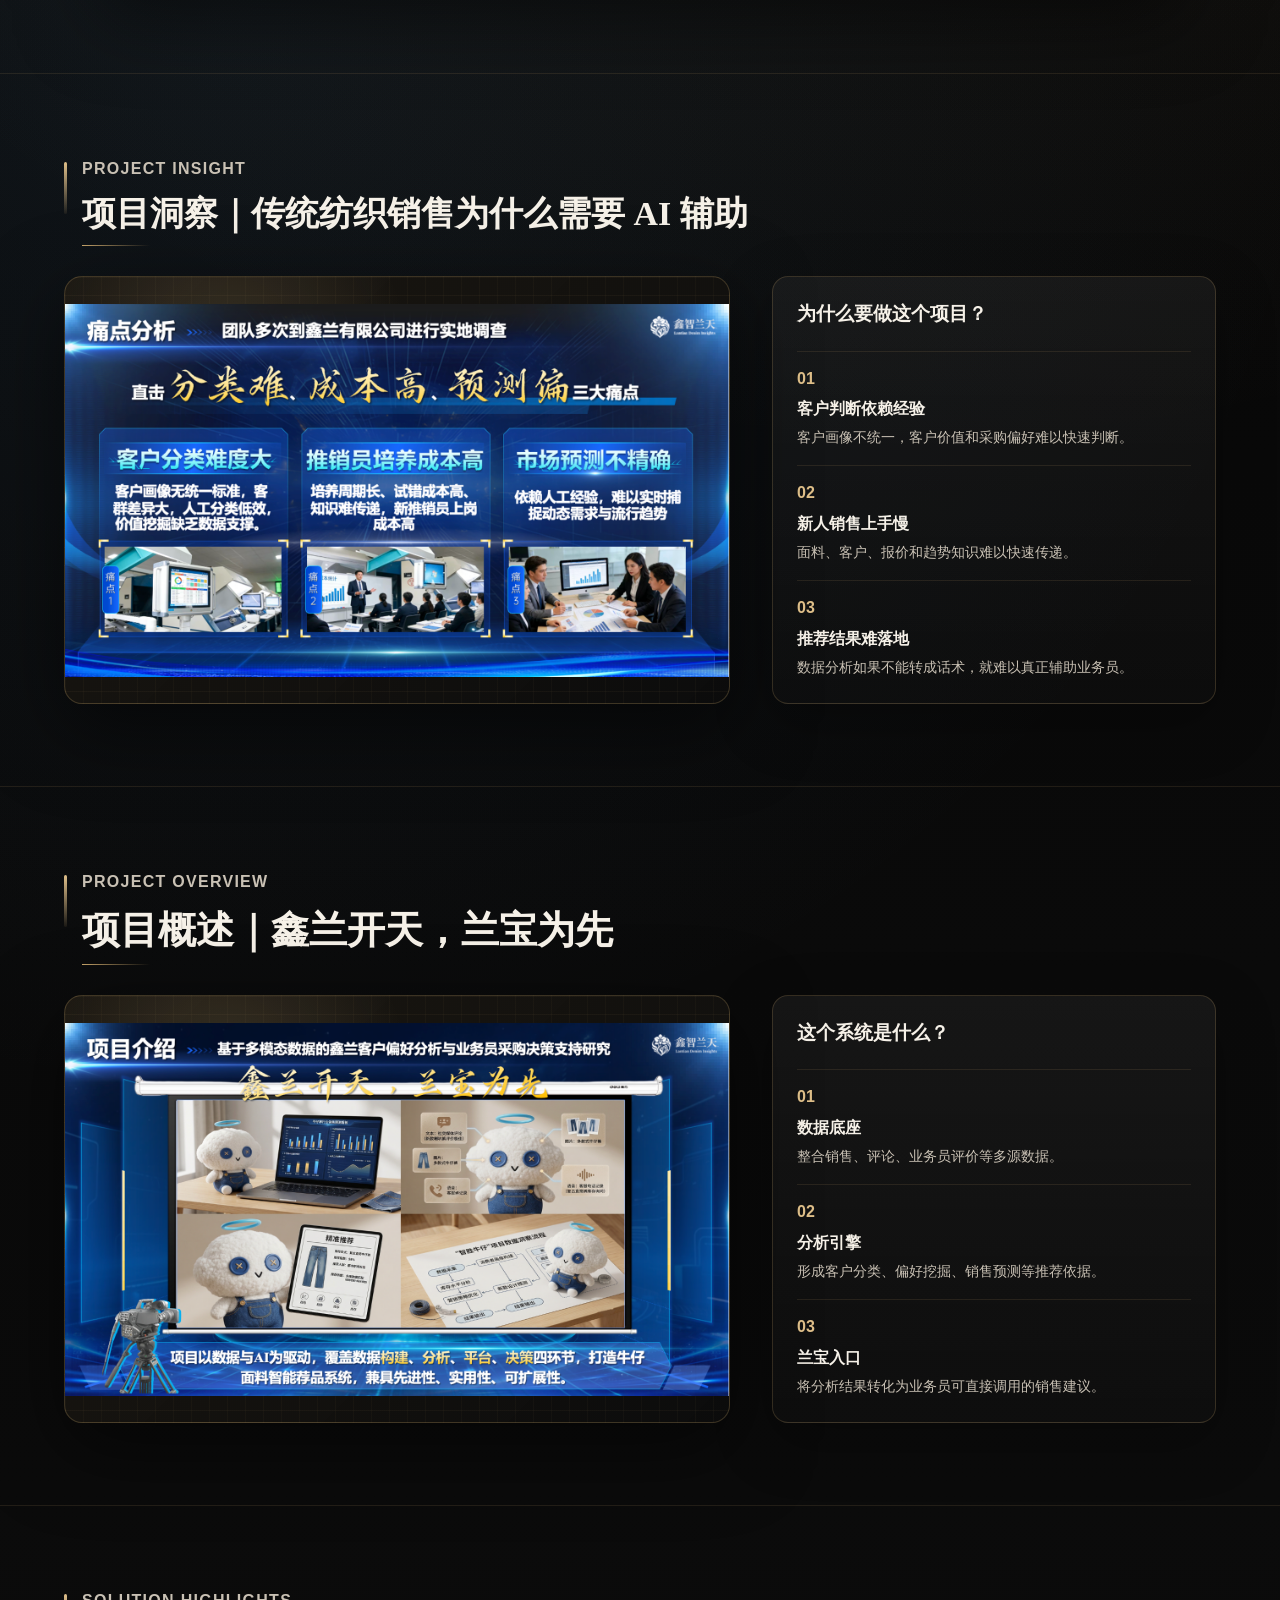
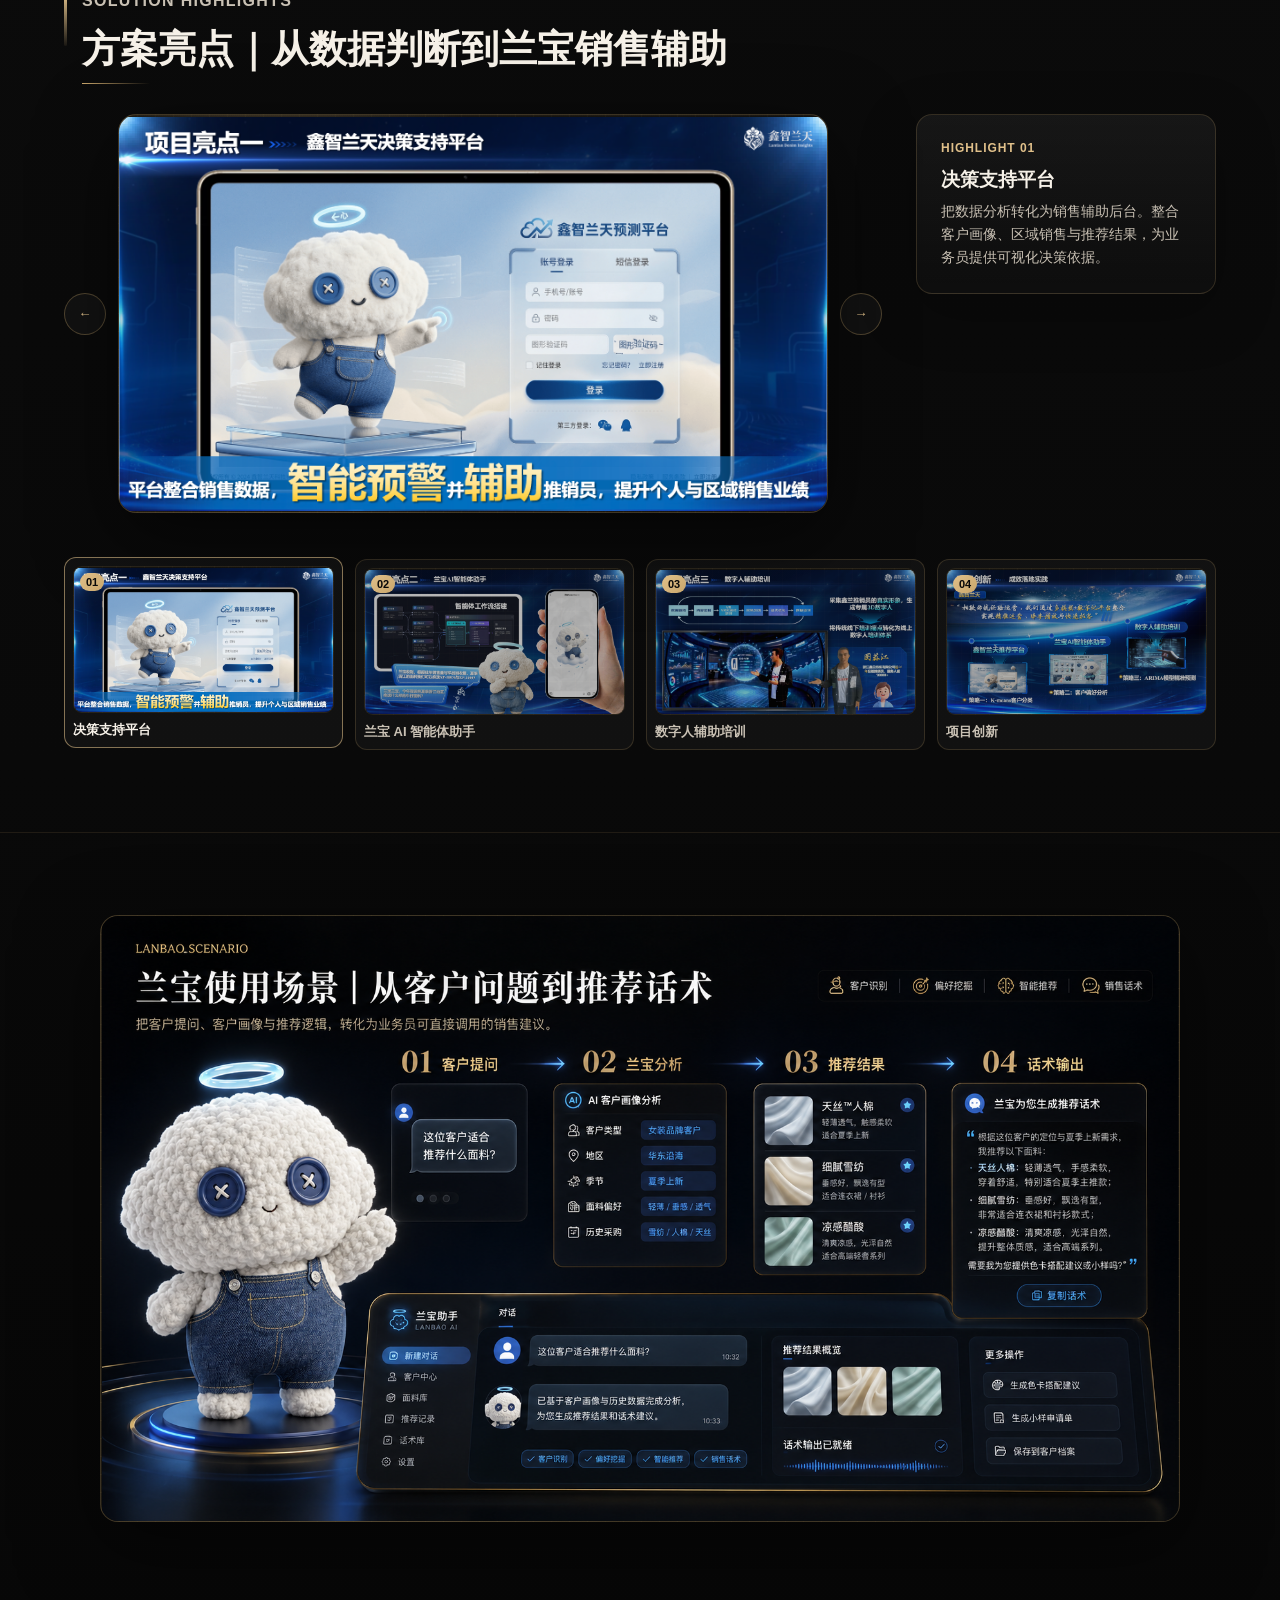
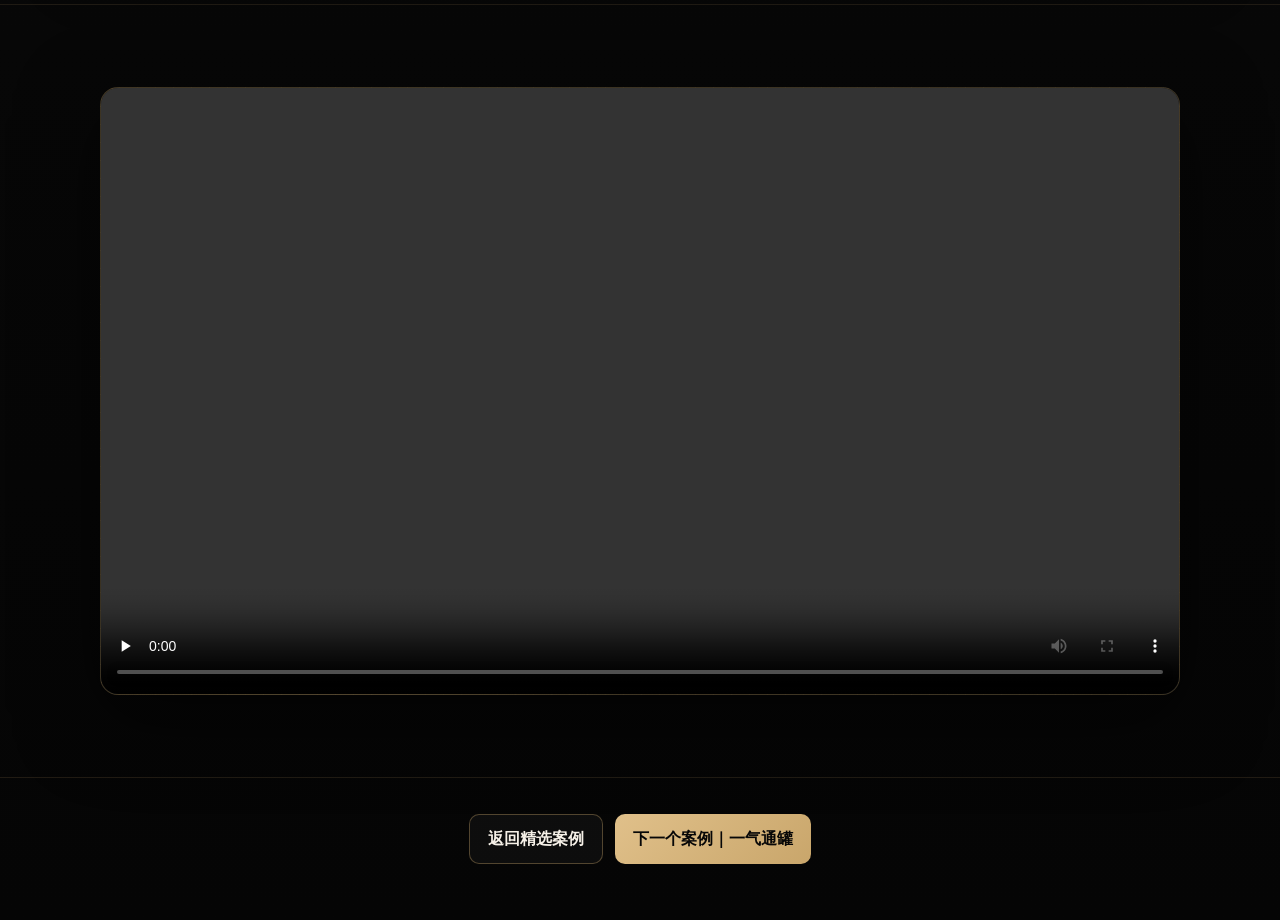
==== commit 62ccd543: "improve static asset loading" ====
--- a/cases/xinzhi/index.html
+++ b/cases/xinzhi/index.html
@@ -129,7 +129,7 @@
 
     <section class="case-section reveal-item" id="impact">
       <figure class="case-section-visual image-slot">
-        <video class="case-section-video" controls playsinline preload="metadata" aria-label="鑫智兰天关键成果视频">
+        <video class="case-section-video" controls playsinline preload="none" aria-label="鑫智兰天关键成果视频">
           <source src="./assets/impact-result.mp4" type="video/mp4">
           当前浏览器不支持视频播放。
         </video>
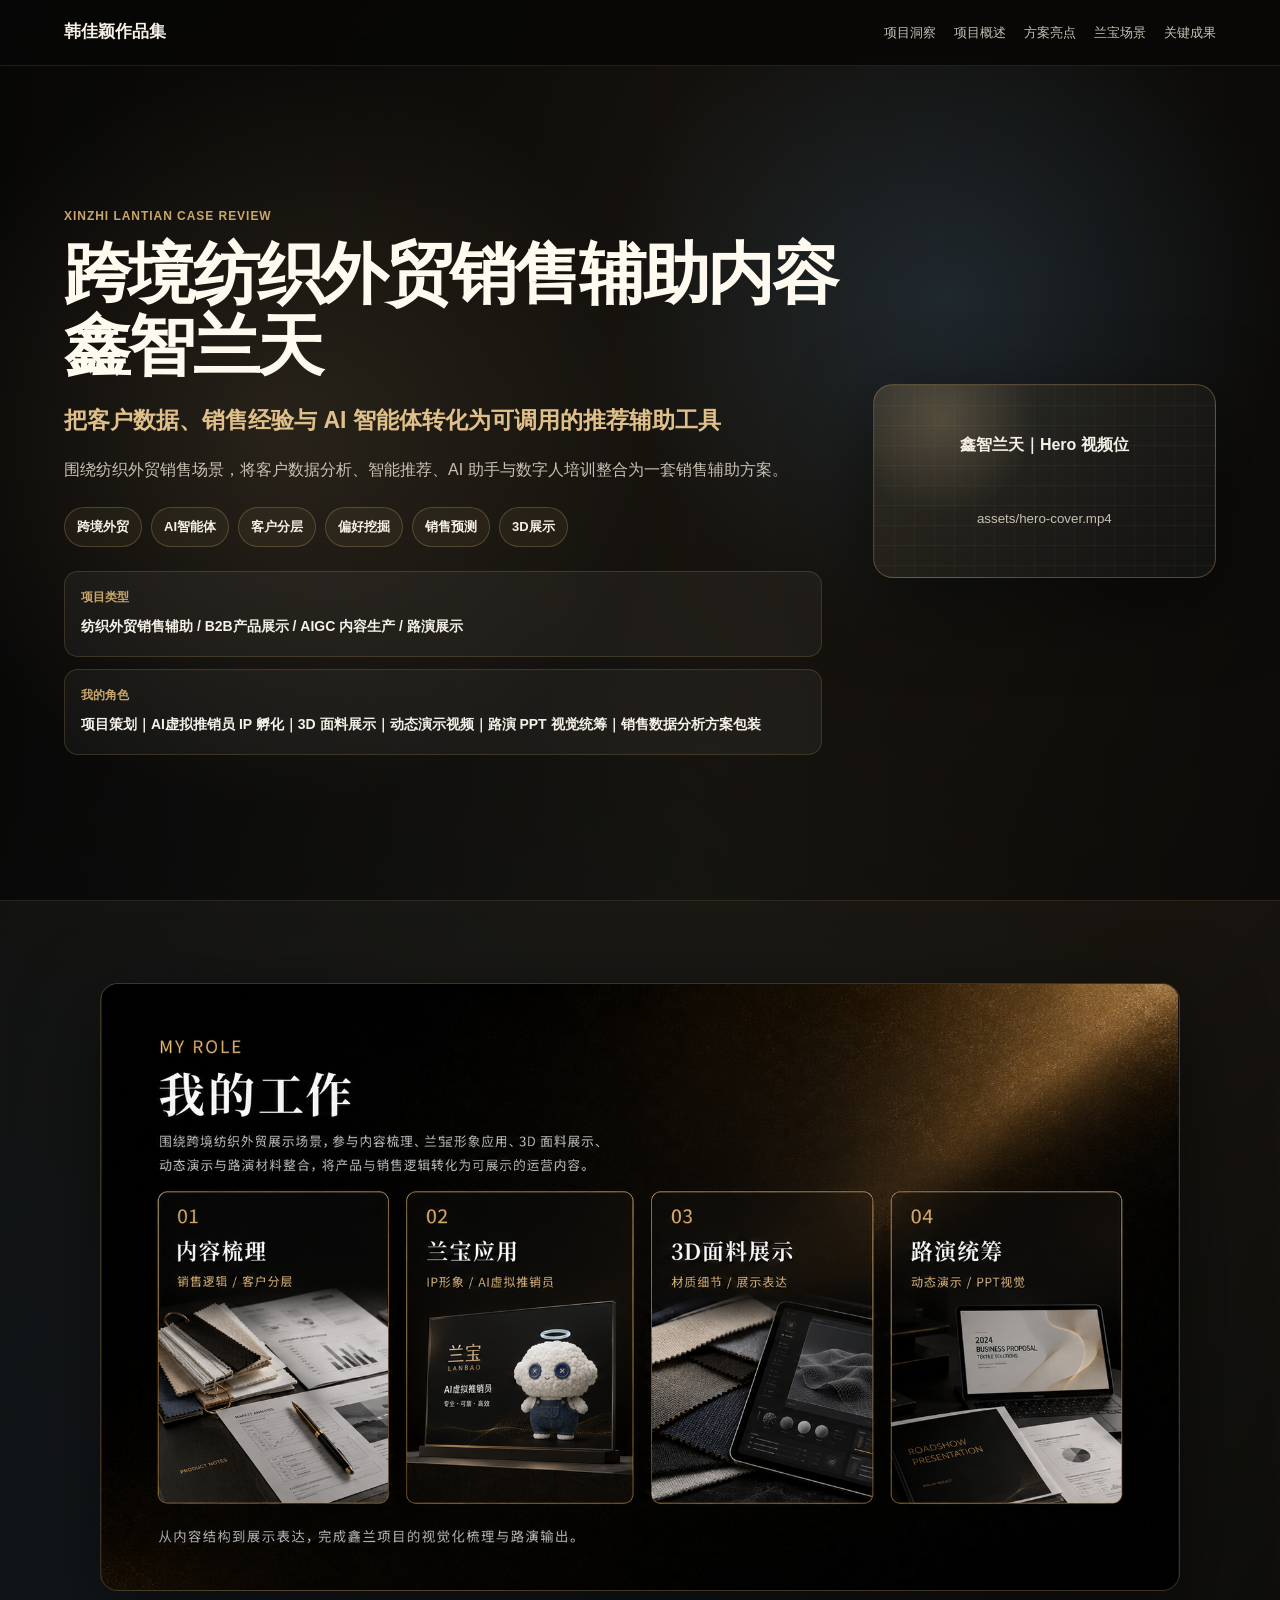
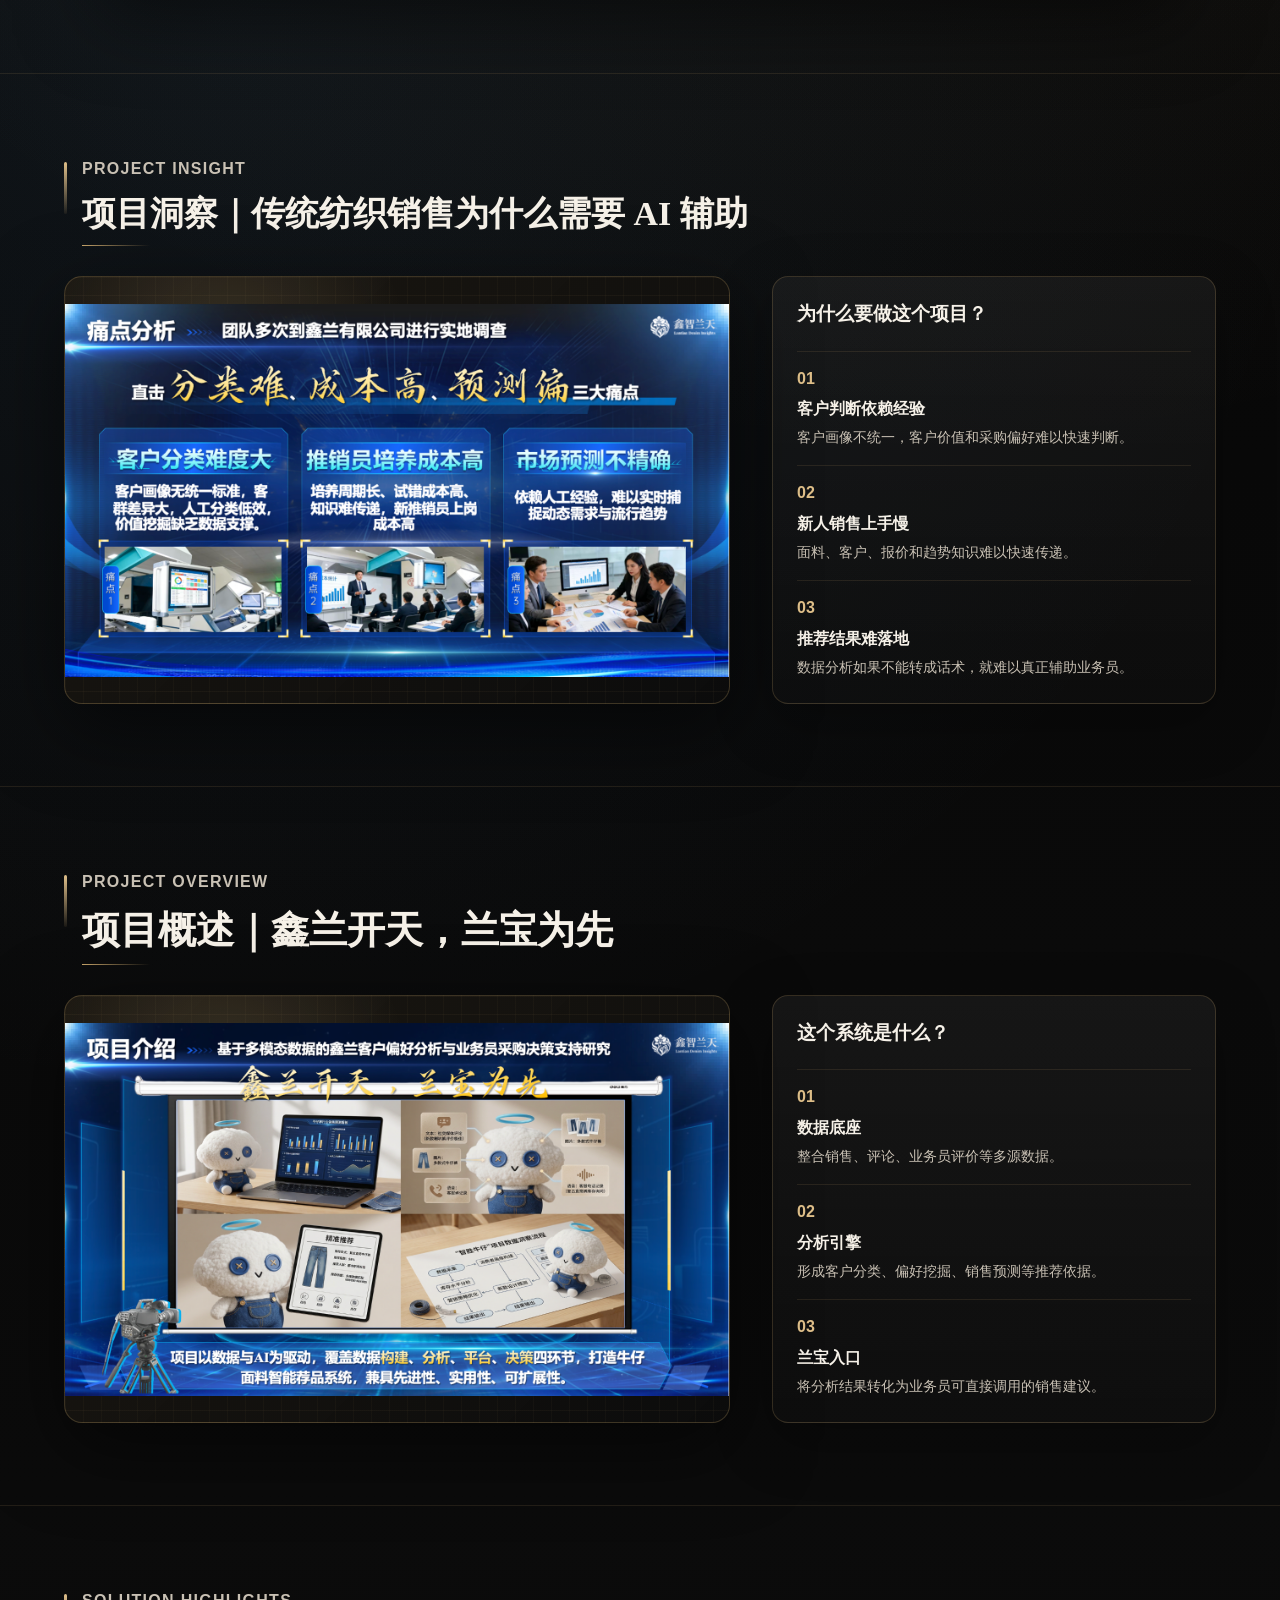
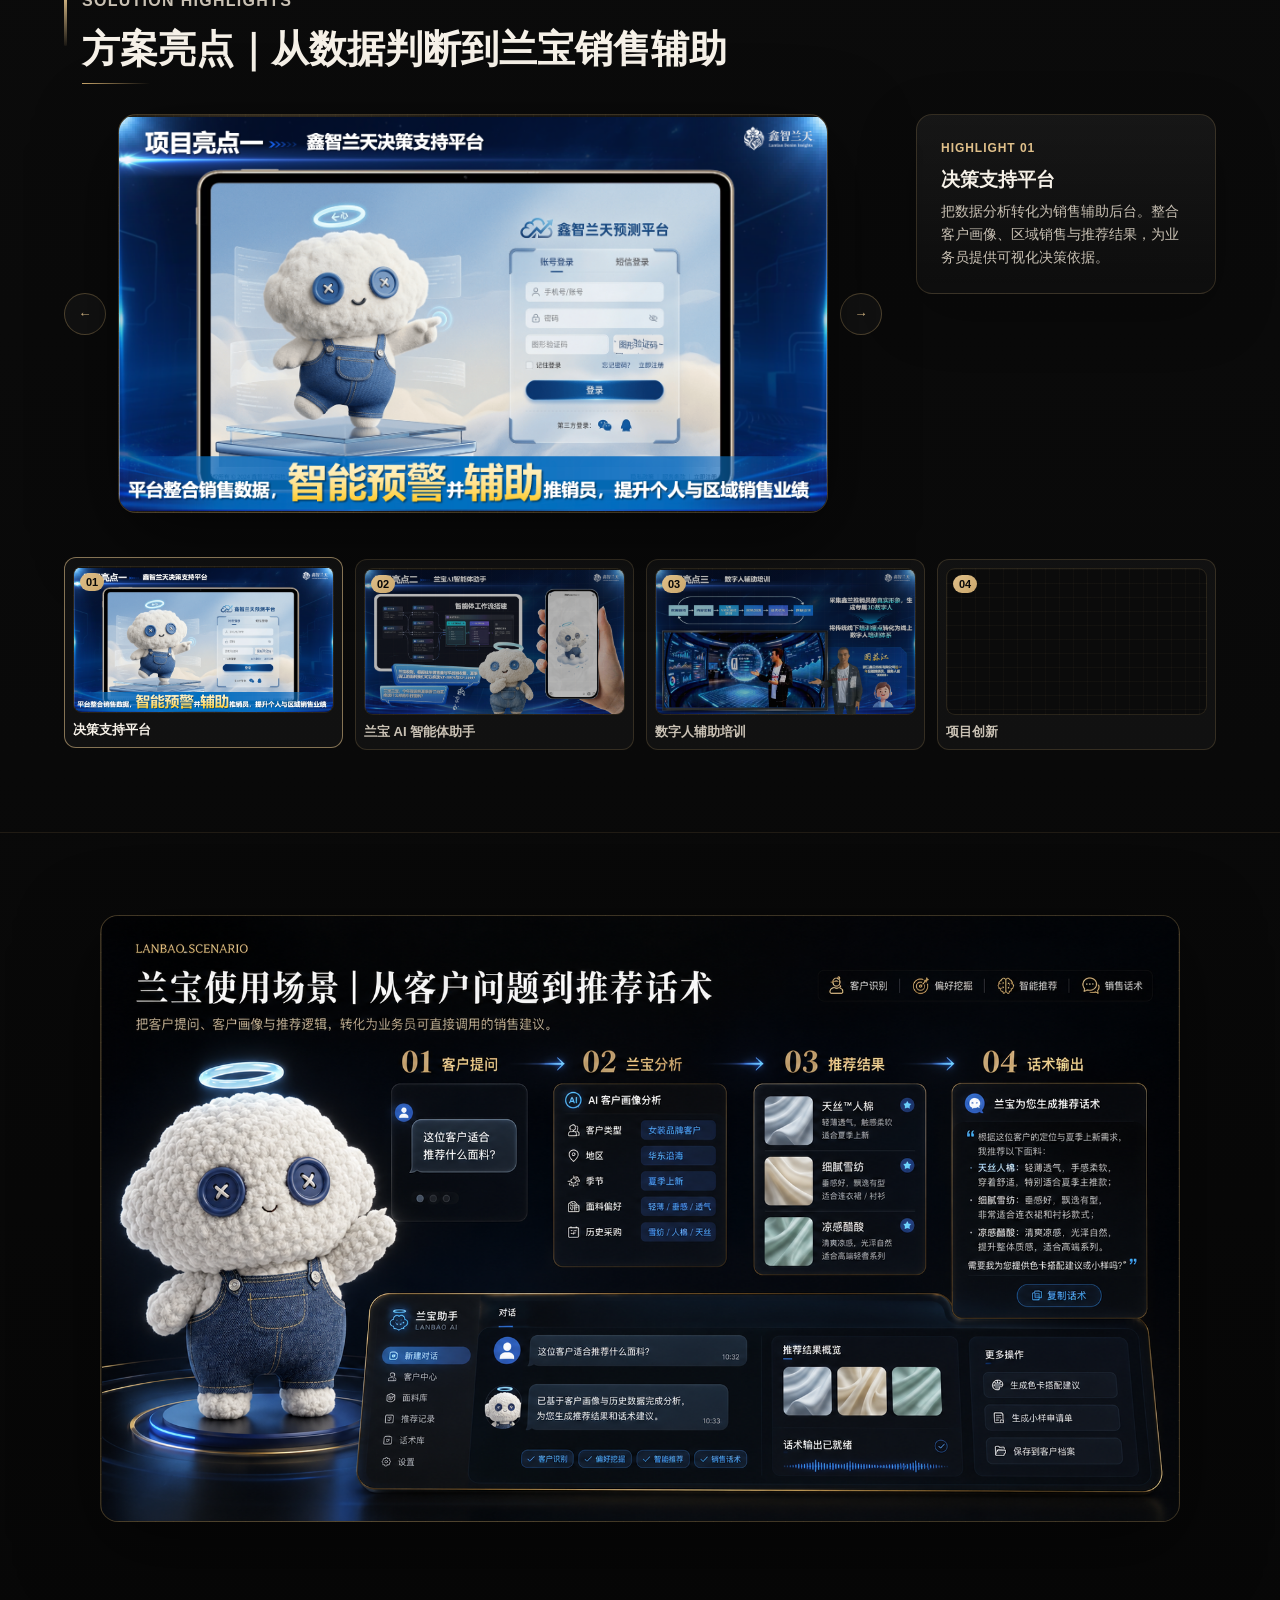
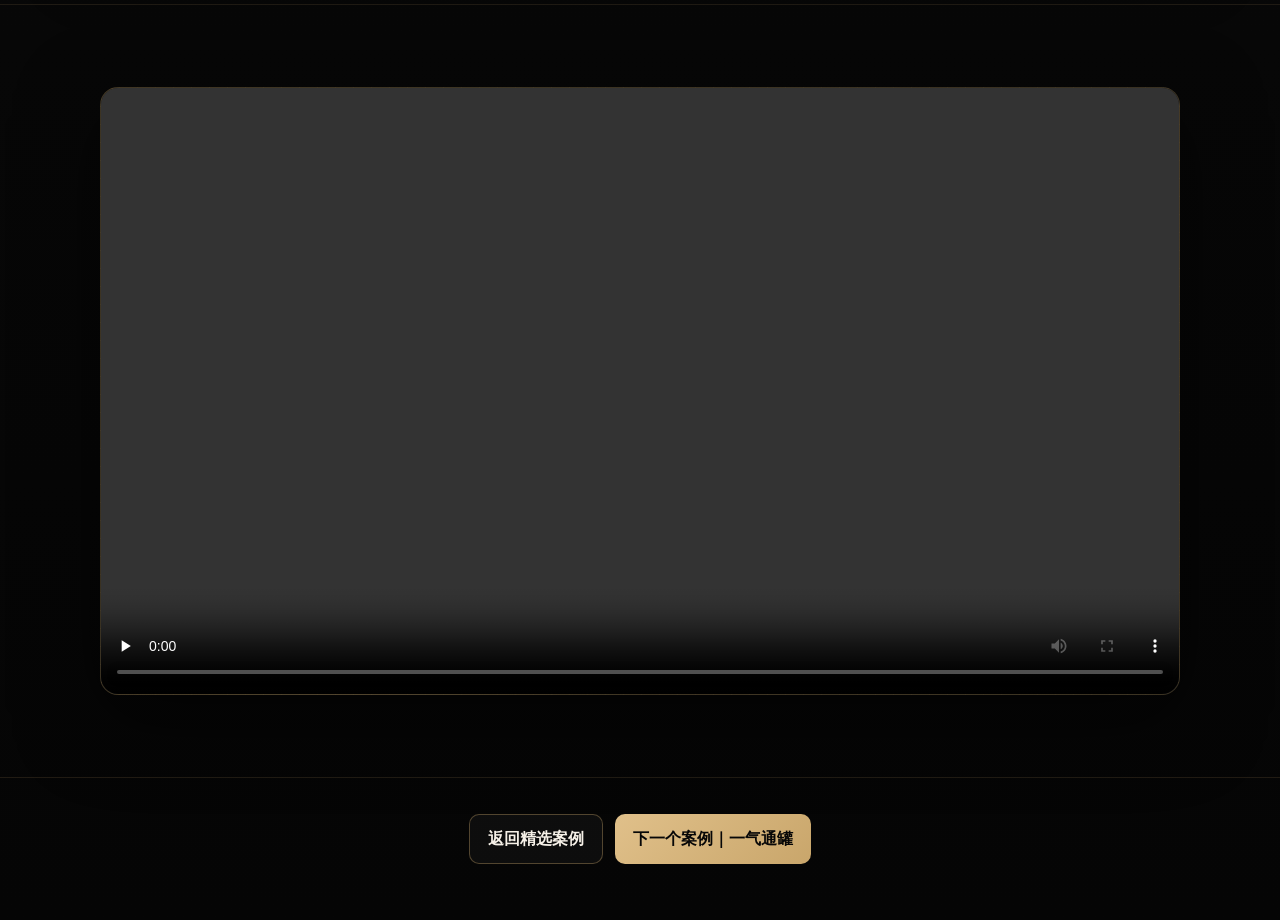
==== commit f2bcd320: "fix mobile css cache and media fitting" ====
--- a/cases/xinzhi/index.html
+++ b/cases/xinzhi/index.html
@@ -5,7 +5,7 @@
   <meta name="viewport" content="width=device-width, initial-scale=1.0">
   <title>跨境纺织外贸销售辅助内容｜鑫智兰天</title>
   <meta name="description" content="鑫智兰天案例复盘：围绕纺织外贸销售场景，将客户数据分析、销售经验与 AI 智能体转化为可调用的推荐辅助工具。">
-  <link rel="stylesheet" href="./style.css">
+  <link rel="stylesheet" href="./style.css?v=20260625-mobile-fix-2">
 </head>
 <body class="case-site">
   <header class="case-header">
--- a/cases/xinzhi/style.css
+++ b/cases/xinzhi/style.css
@@ -1159,3 +1159,110 @@
     display: none;
   }
 }
+
+/* Stage 4H: narrow-screen layout guardrails. */
+@media (max-width: 900px) {
+  html,
+  body {
+    max-width: 100%;
+    overflow-x: clip;
+  }
+
+  img,
+  video {
+    max-width: 100%;
+  }
+
+  .case-hero,
+  .case-section,
+  .insight-layout,
+  .highlight-layout,
+  .impact-layout,
+  .case-footer-nav {
+    grid-template-columns: 1fr !important;
+    max-width: 100%;
+    overflow-x: clip;
+  }
+
+  .case-copy,
+  .case-hero-visual,
+  .case-section-heading,
+  .case-section-visual,
+  .single-media,
+  .deck-browser {
+    width: 100%;
+    max-width: 100%;
+  }
+
+  .case-section-visual,
+  .case-hero-visual,
+  .single-media {
+    aspect-ratio: 16 / 9;
+  }
+
+  .case-section-visual img,
+  .case-section-visual video,
+  .case-hero-visual img,
+  .case-hero-visual video,
+  .single-media img {
+    width: 100%;
+    height: 100%;
+    object-fit: contain;
+  }
+
+  .work-grid,
+  .method-grid,
+  .impact-grid,
+  .highlight-thumbs {
+    grid-template-columns: repeat(2, minmax(0, 1fr));
+  }
+
+  .case-footer-nav {
+    display: grid;
+    gap: 12px;
+    padding-inline: 5vw;
+  }
+}
+
+@media (max-width: 640px) {
+  .case-shell,
+  .case-section,
+  .case-hero {
+    padding-left: 4.5vw;
+    padding-right: 4.5vw;
+  }
+
+  .case-hero {
+    min-height: auto;
+    padding-top: 84px;
+    padding-bottom: 44px;
+  }
+
+  .case-copy h1,
+  .case-section-heading h2 {
+    font-size: clamp(28px, 9vw, 42px);
+    line-height: 1.12;
+  }
+
+  .case-lead,
+  .case-section-heading p {
+    font-size: 15px;
+  }
+
+  .work-grid,
+  .method-grid,
+  .impact-grid,
+  .highlight-thumbs {
+    grid-template-columns: 1fr;
+  }
+
+  .case-section-visual,
+  .case-hero-visual,
+  .single-media {
+    border-radius: 16px;
+  }
+
+  .case-footer-nav .btn {
+    width: 100%;
+  }
+}
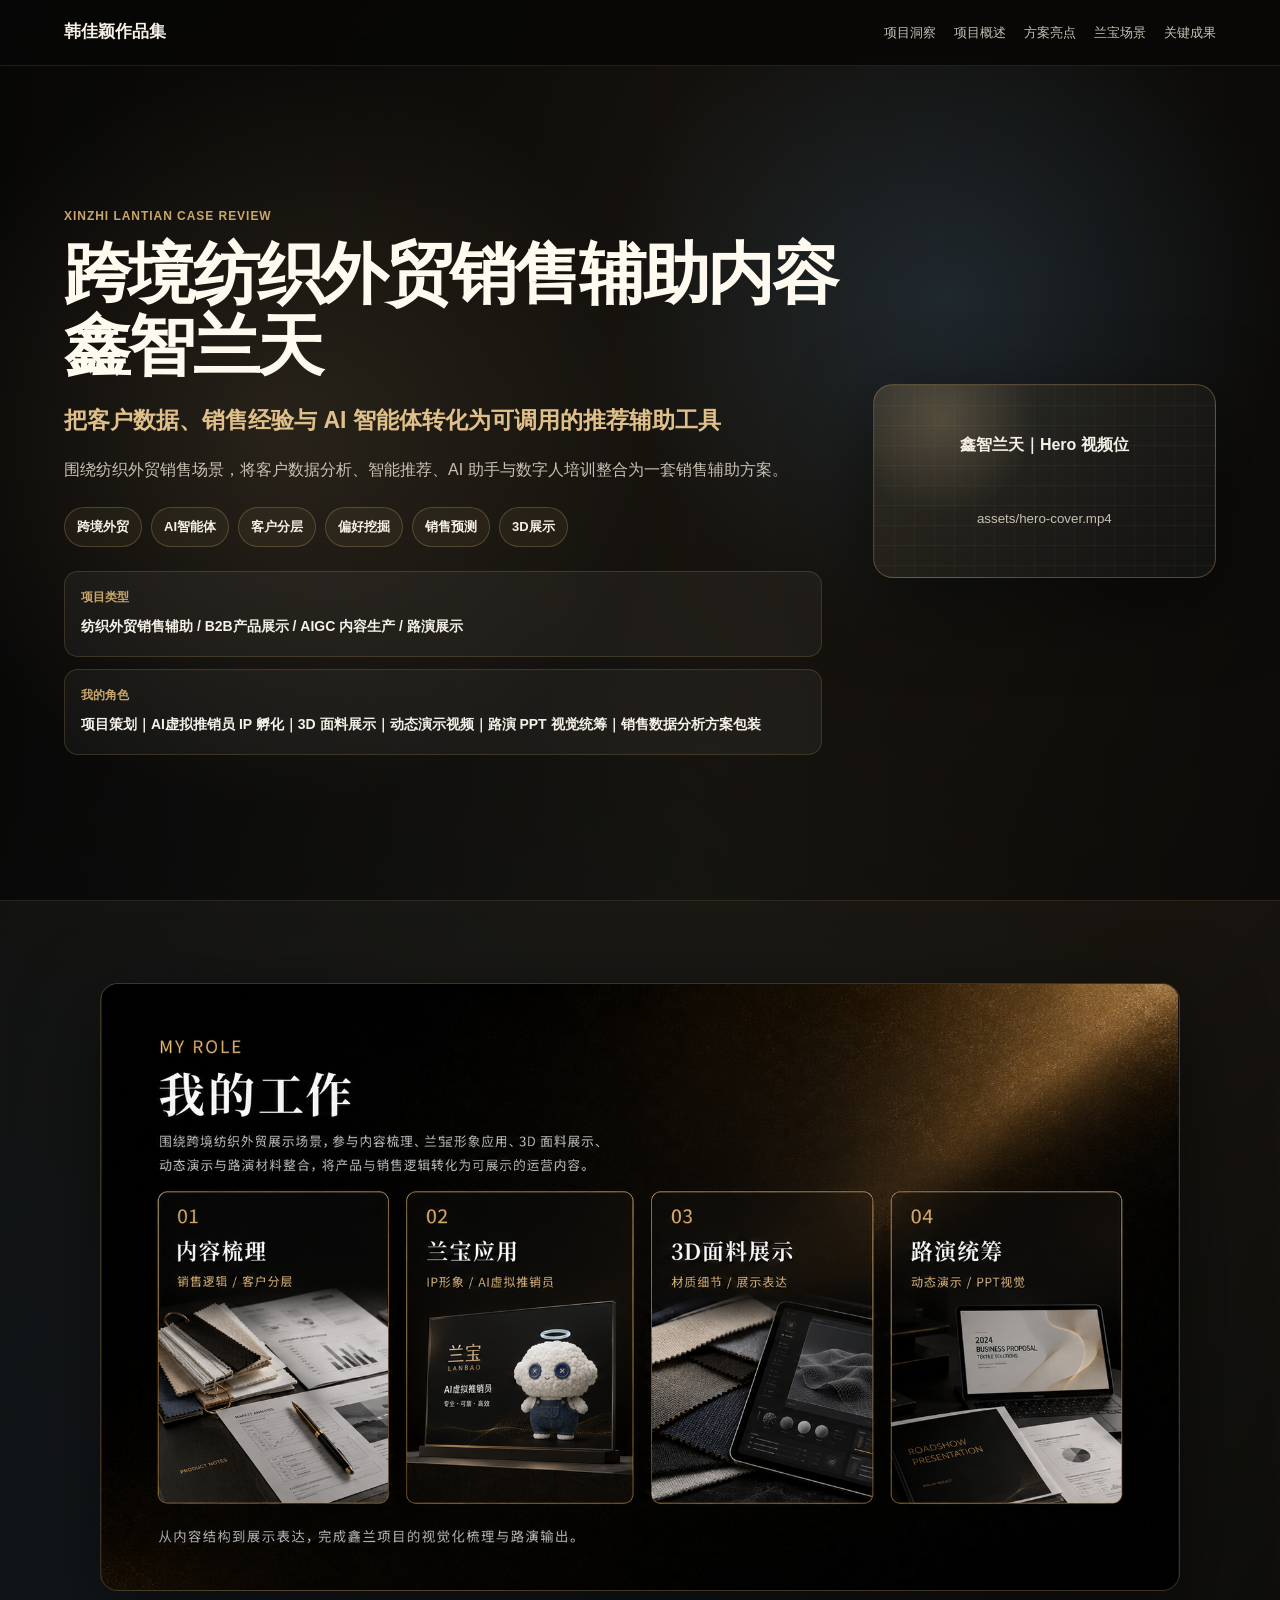
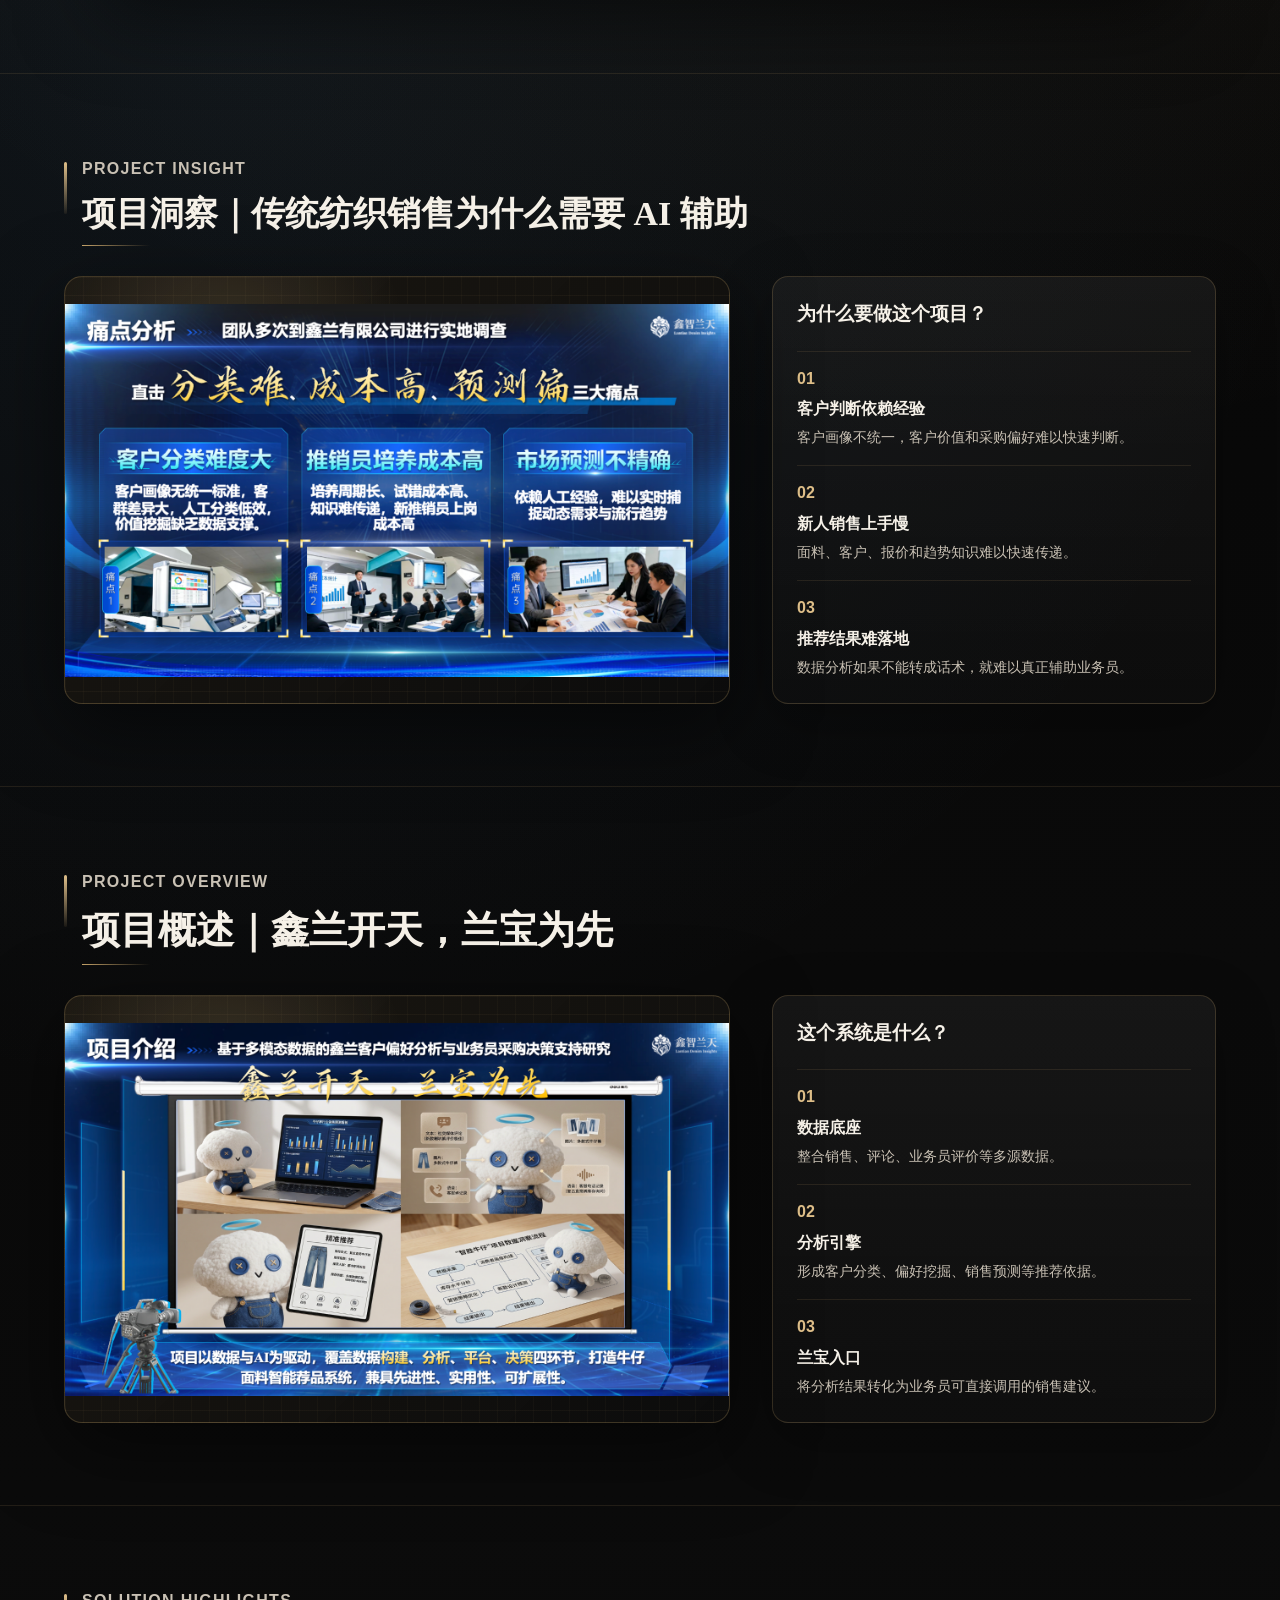
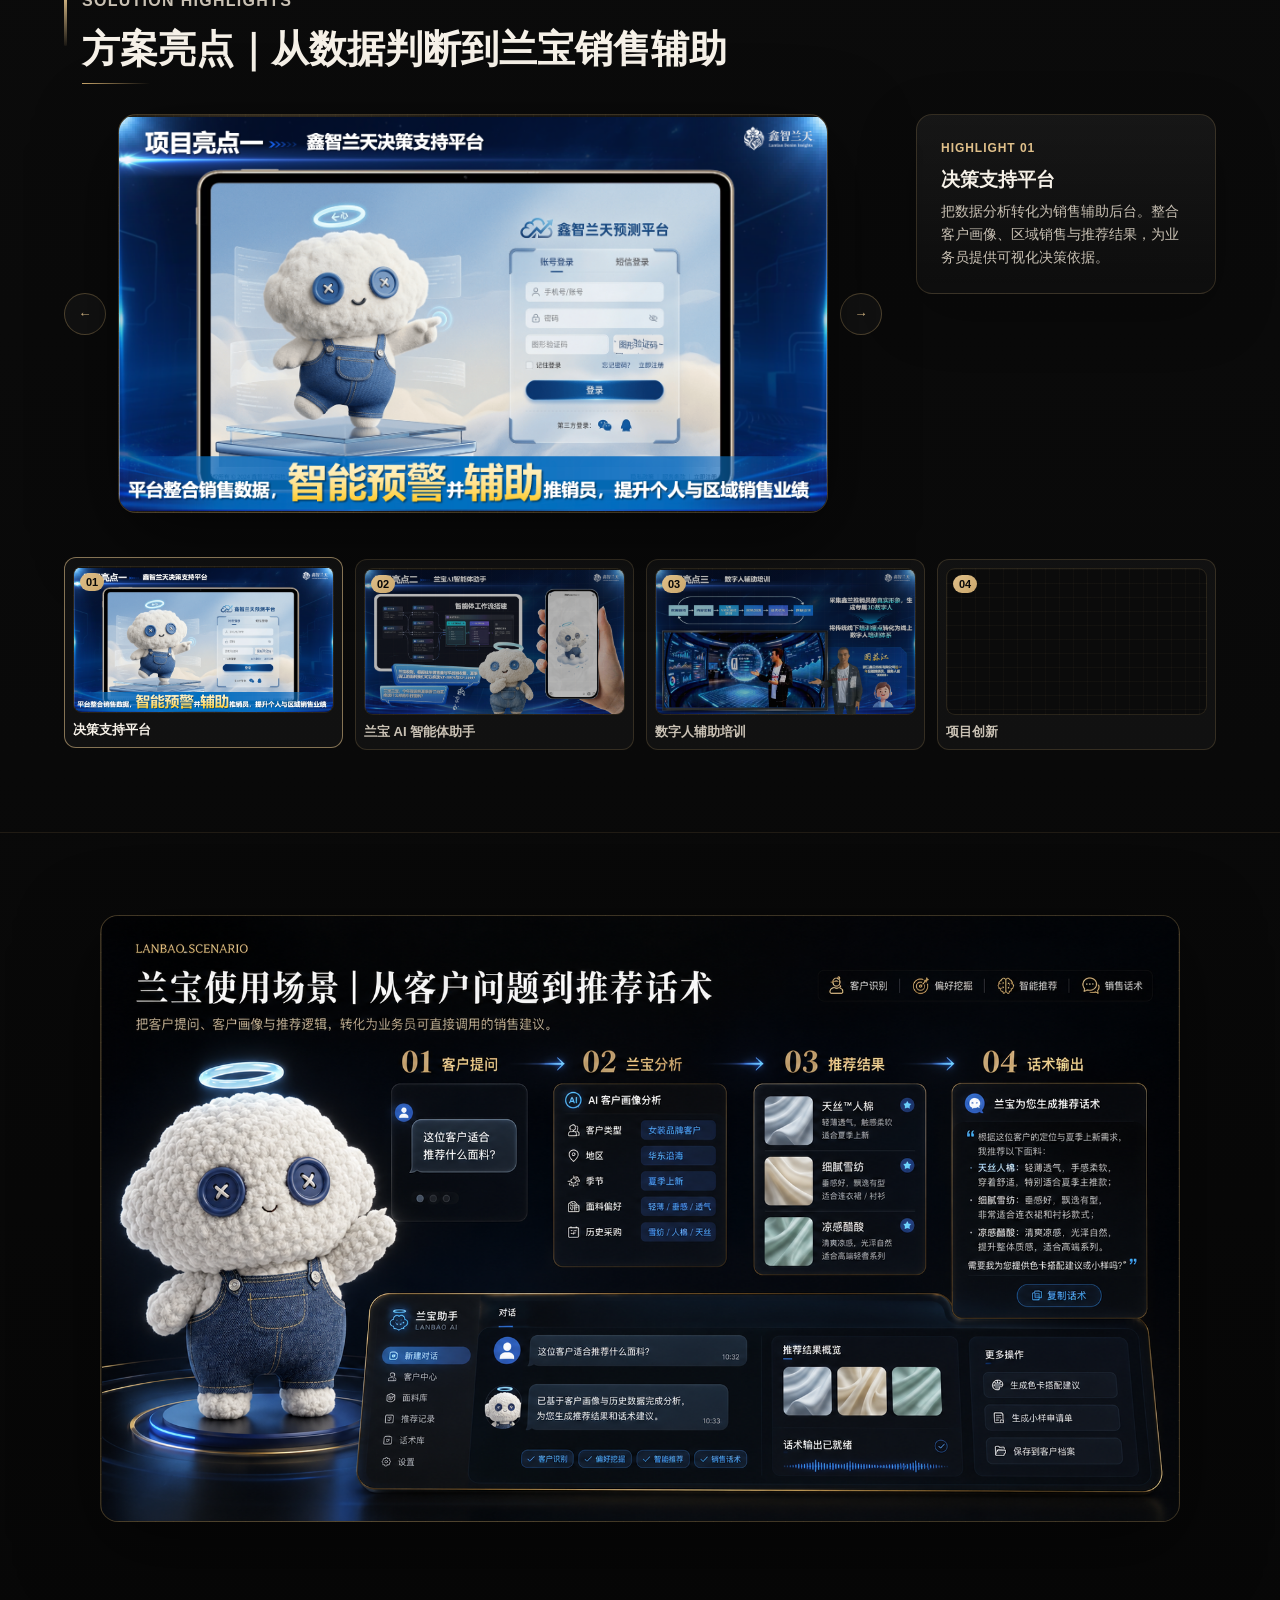
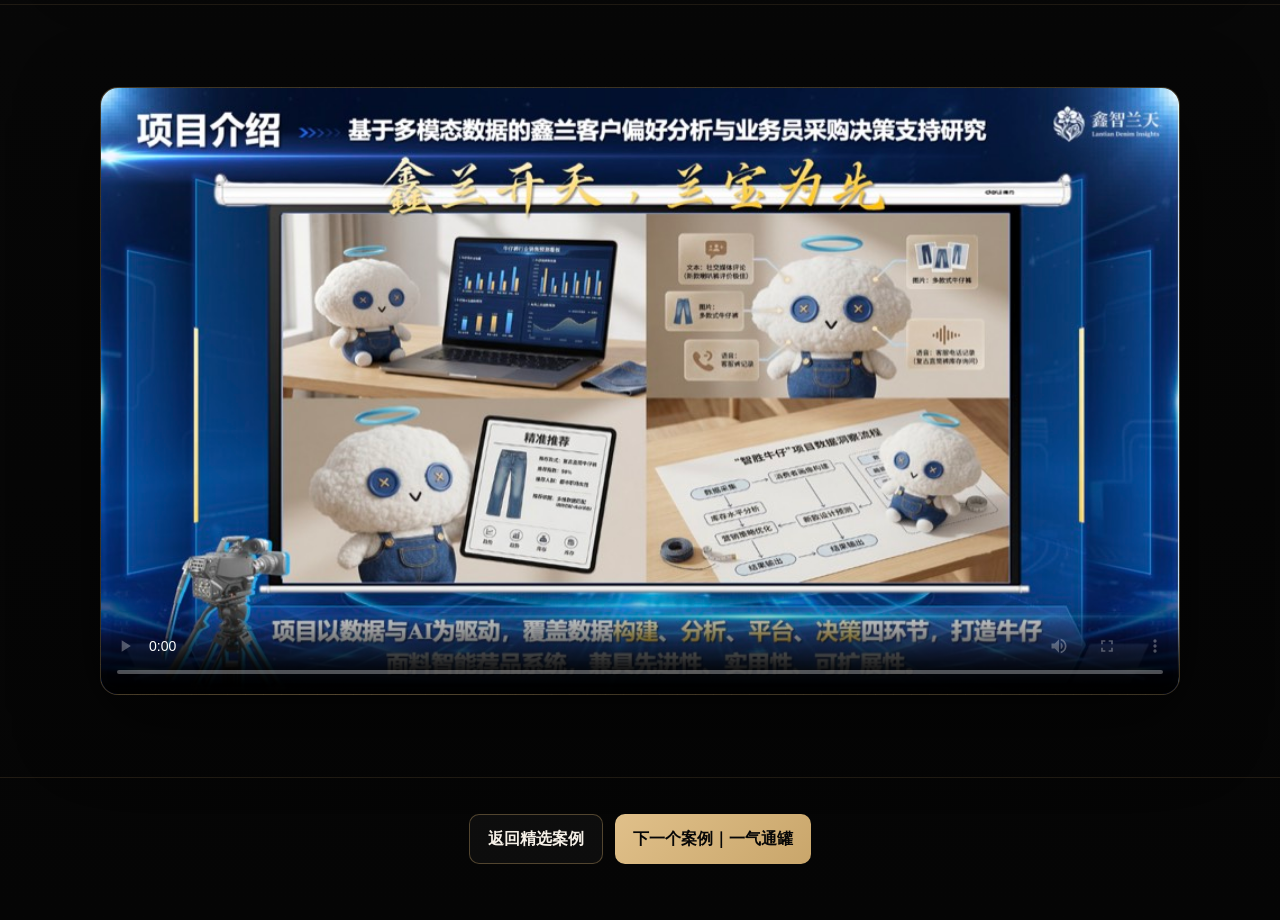
==== commit 17a56e82: "fix mobile asset loading and cache busting" ====
--- a/cases/xinzhi/index.html
+++ b/cases/xinzhi/index.html
@@ -5,7 +5,7 @@
   <meta name="viewport" content="width=device-width, initial-scale=1.0">
   <title>跨境纺织外贸销售辅助内容｜鑫智兰天</title>
   <meta name="description" content="鑫智兰天案例复盘：围绕纺织外贸销售场景，将客户数据分析、销售经验与 AI 智能体转化为可调用的推荐辅助工具。">
-  <link rel="stylesheet" href="./style.css?v=20260625-mobile-fix-2">
+  <link rel="stylesheet" href="./style.css?v=20260625-mobile-fix-3">
 </head>
 <body class="case-site">
   <header class="case-header">
@@ -129,7 +129,7 @@
 
     <section class="case-section reveal-item" id="impact">
       <figure class="case-section-visual image-slot">
-        <video class="case-section-video" controls playsinline preload="none" aria-label="鑫智兰天关键成果视频">
+        <video class="case-section-video" controls playsinline preload="metadata" poster="./assets/impact-result-poster.jpg" aria-label="鑫智兰天关键成果视频">
           <source src="./assets/impact-result.mp4" type="video/mp4">
           当前浏览器不支持视频播放。
         </video>
@@ -144,6 +144,6 @@
   </footer>
 
   <button class="back-top" type="button" aria-label="回到顶部">↑</button>
-  <script src="./script.js"></script>
+  <script src="./script.js?v=20260625-mobile-fix-3"></script>
 </body>
 </html>
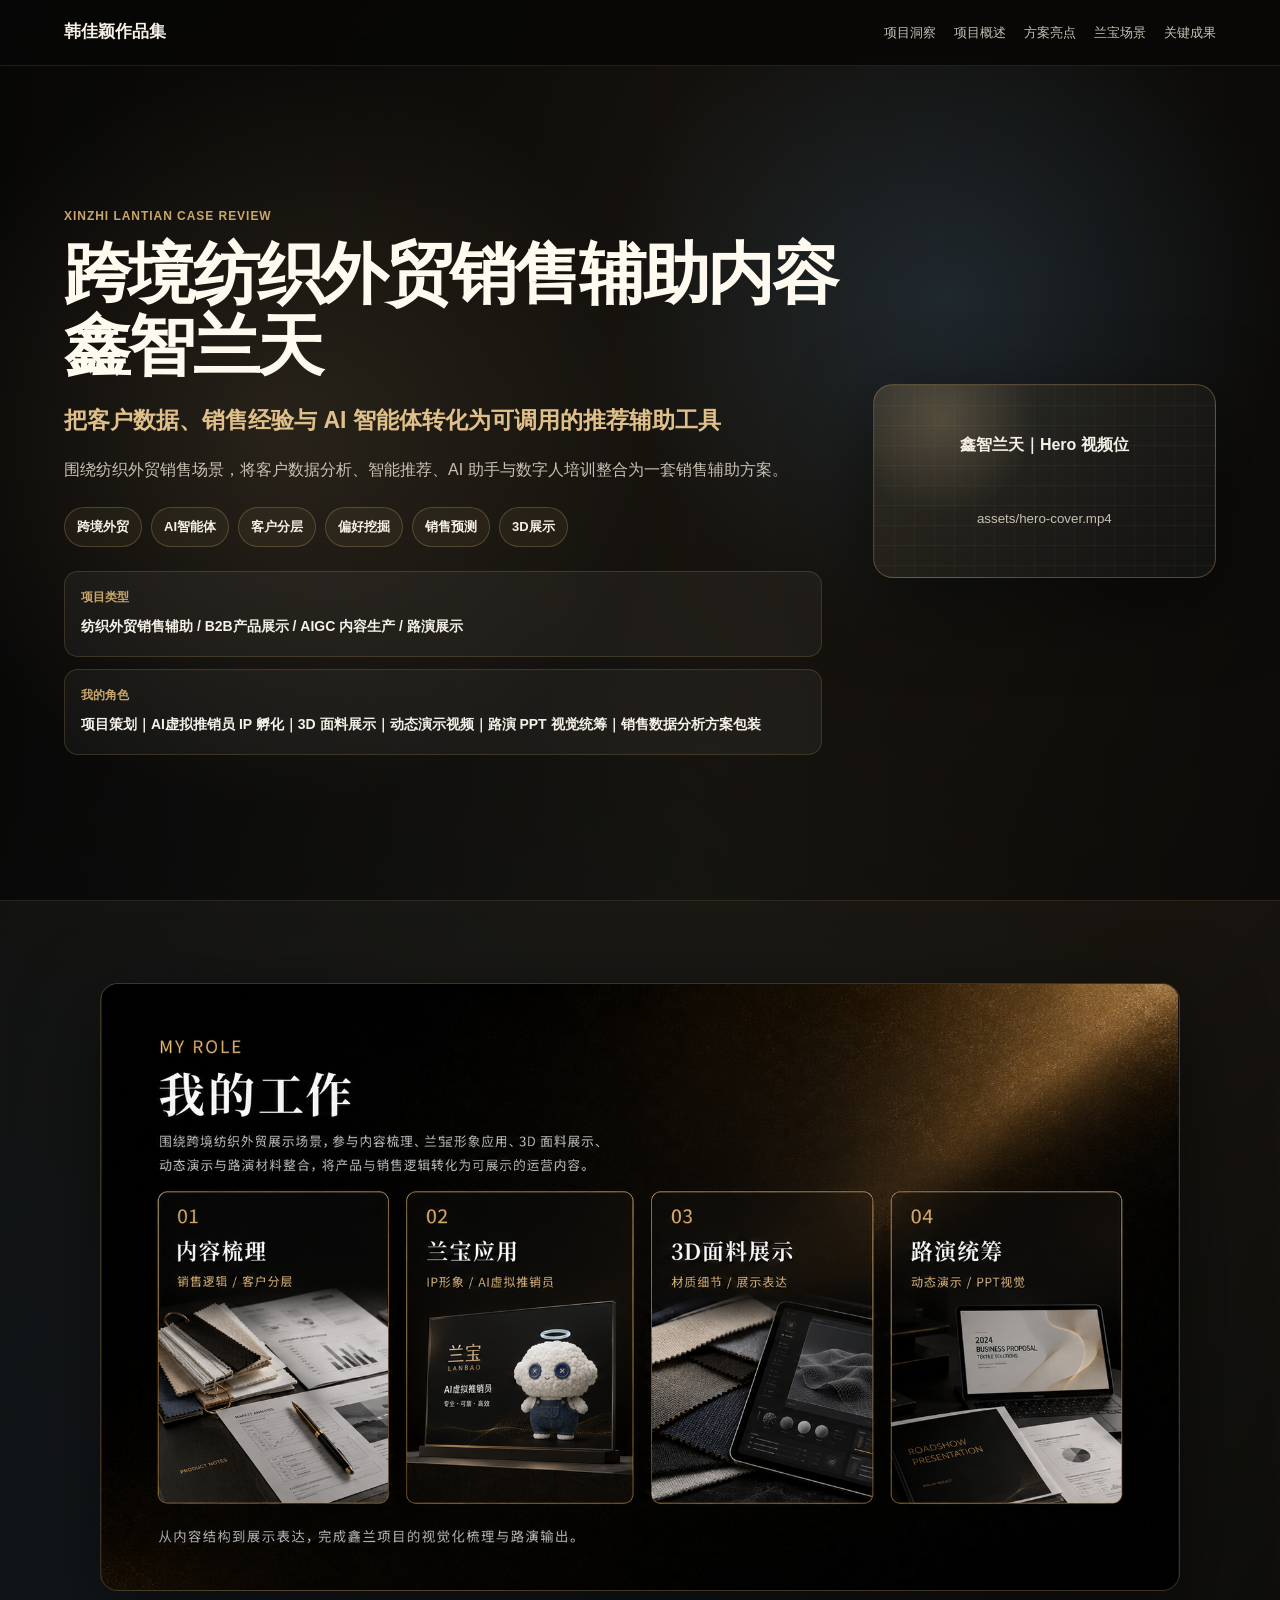
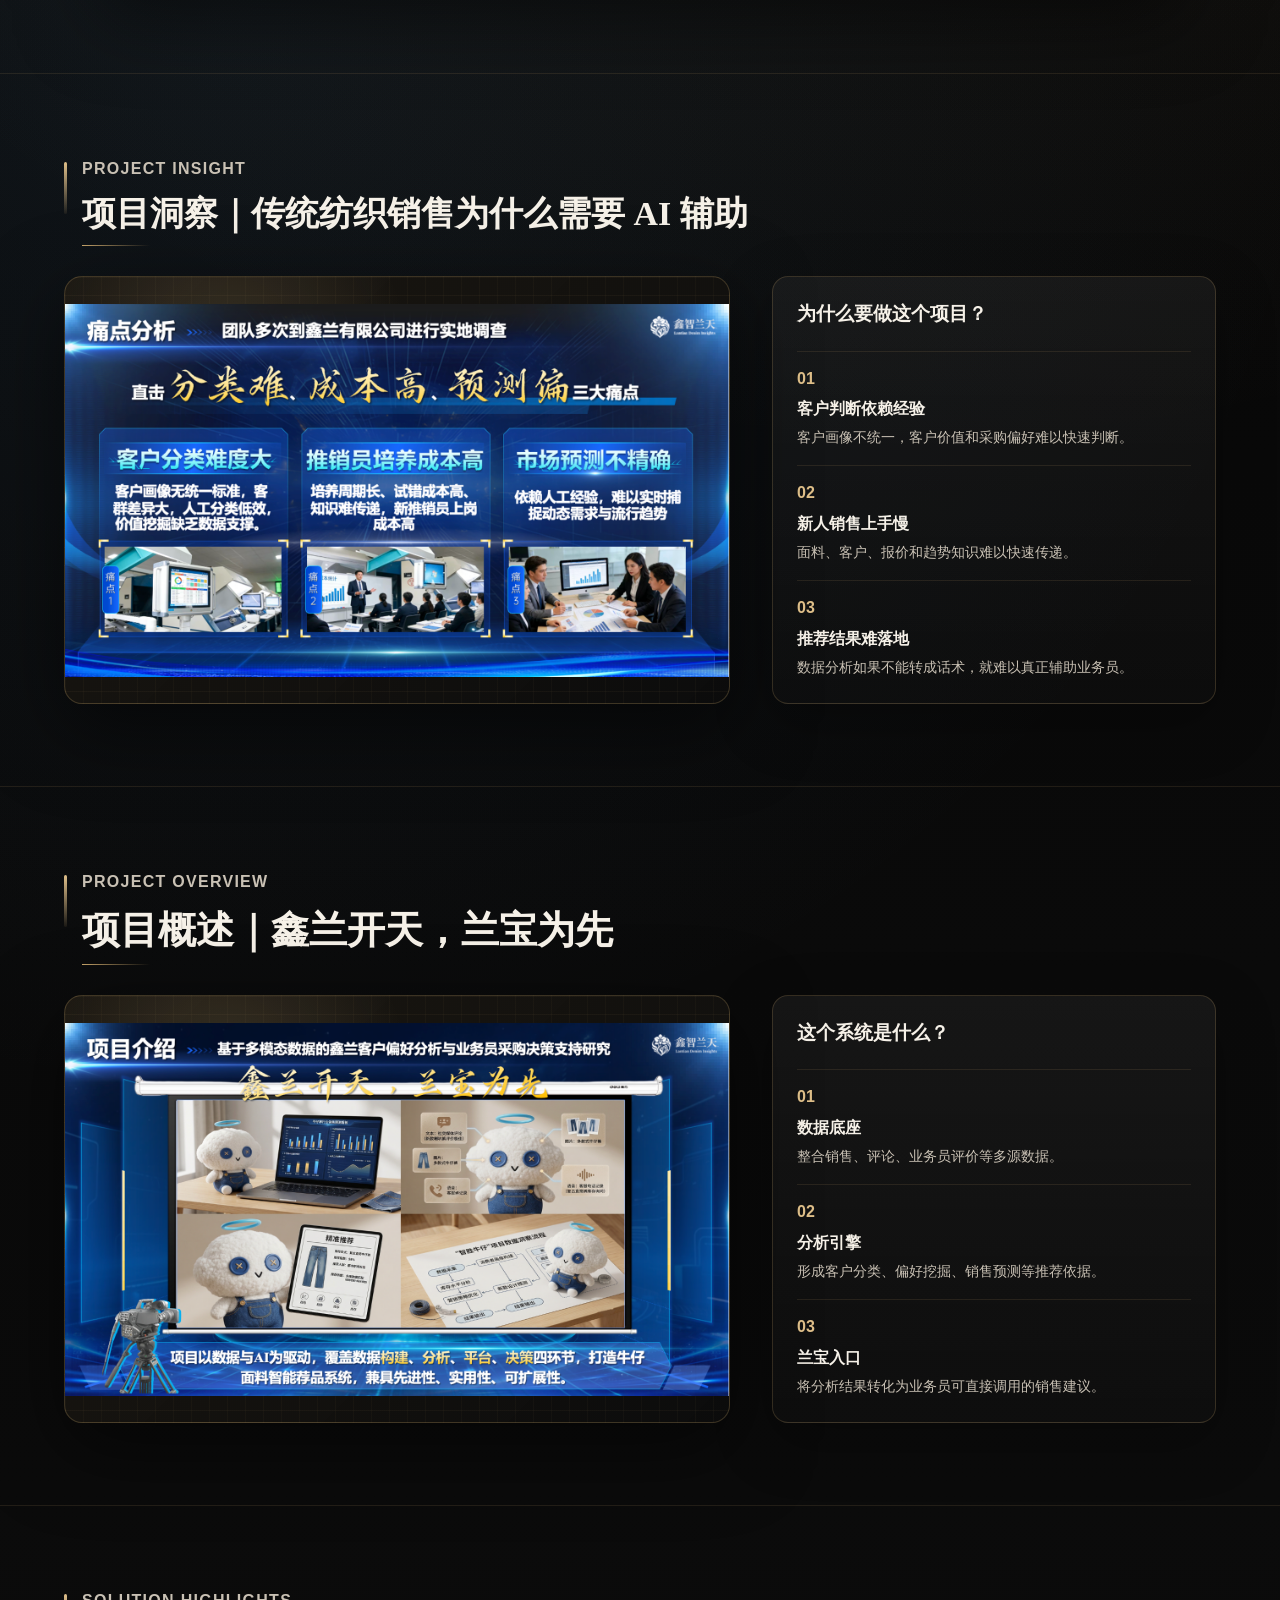
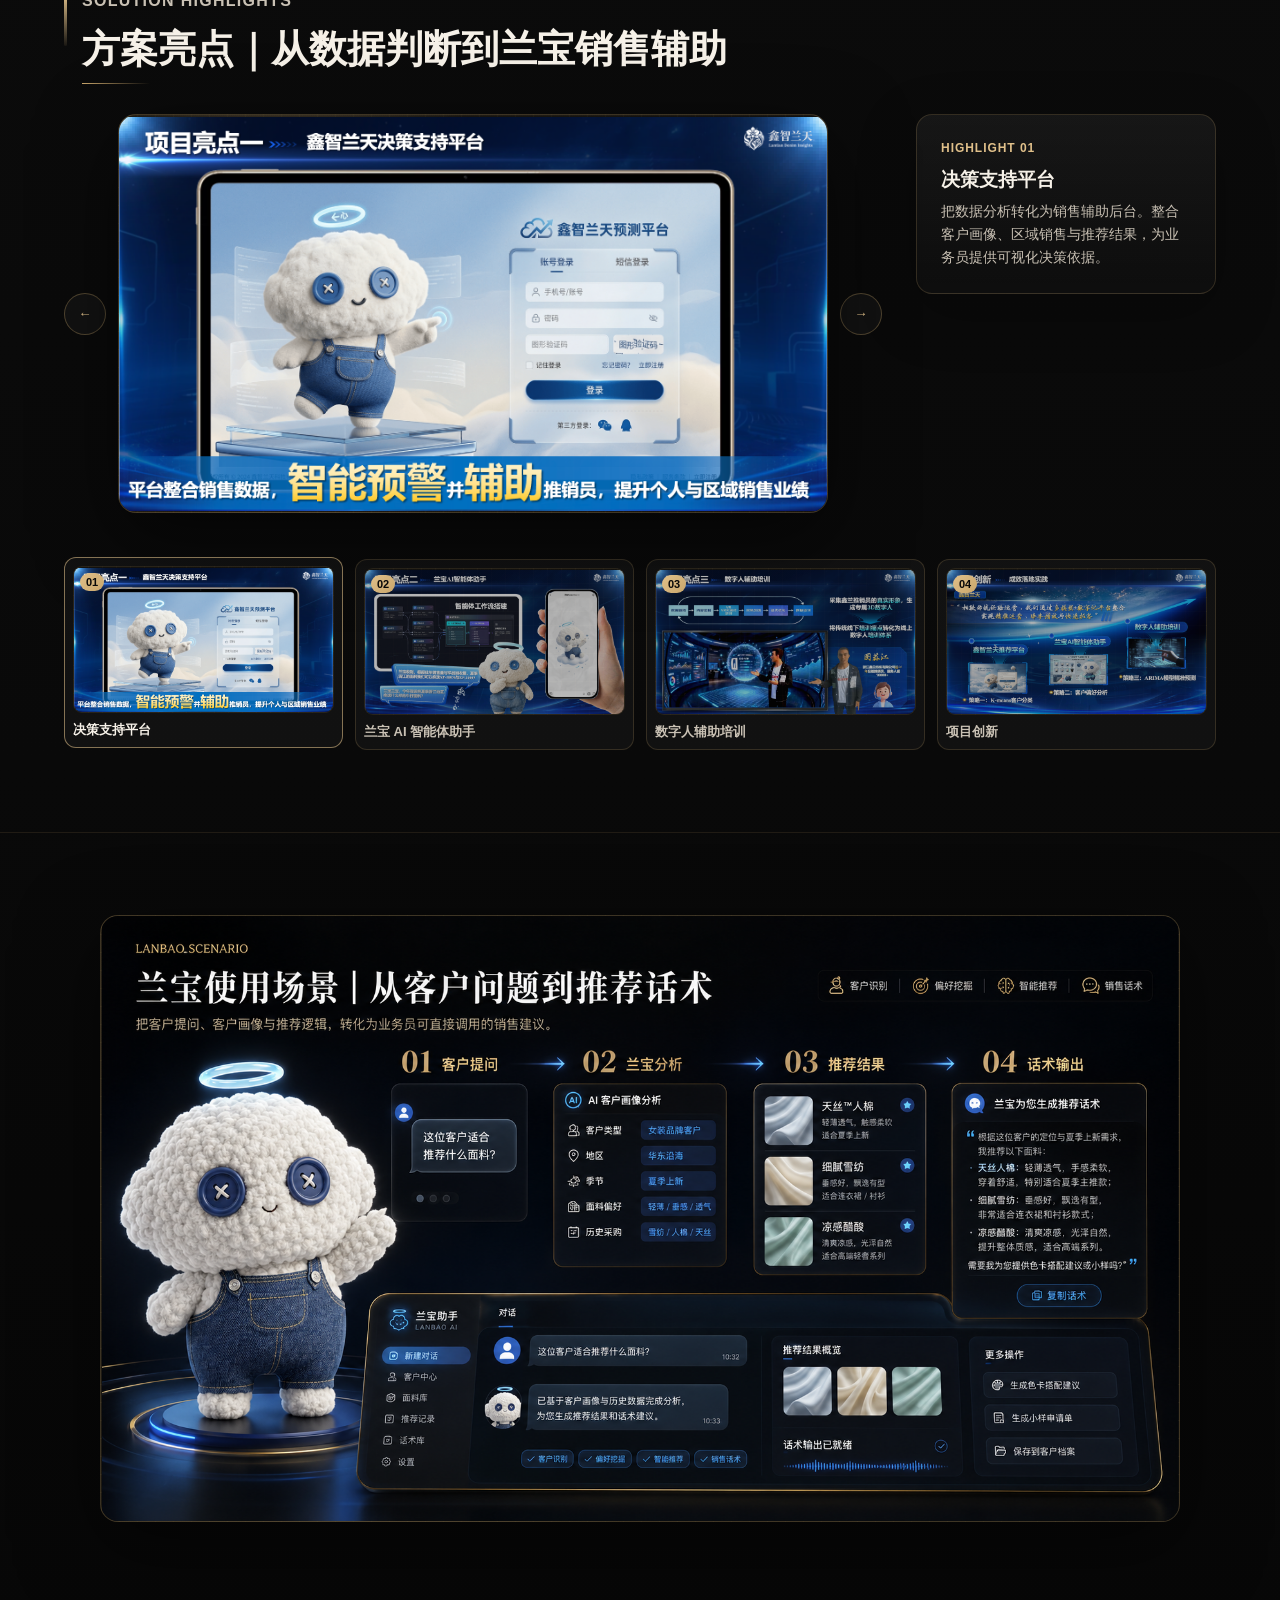
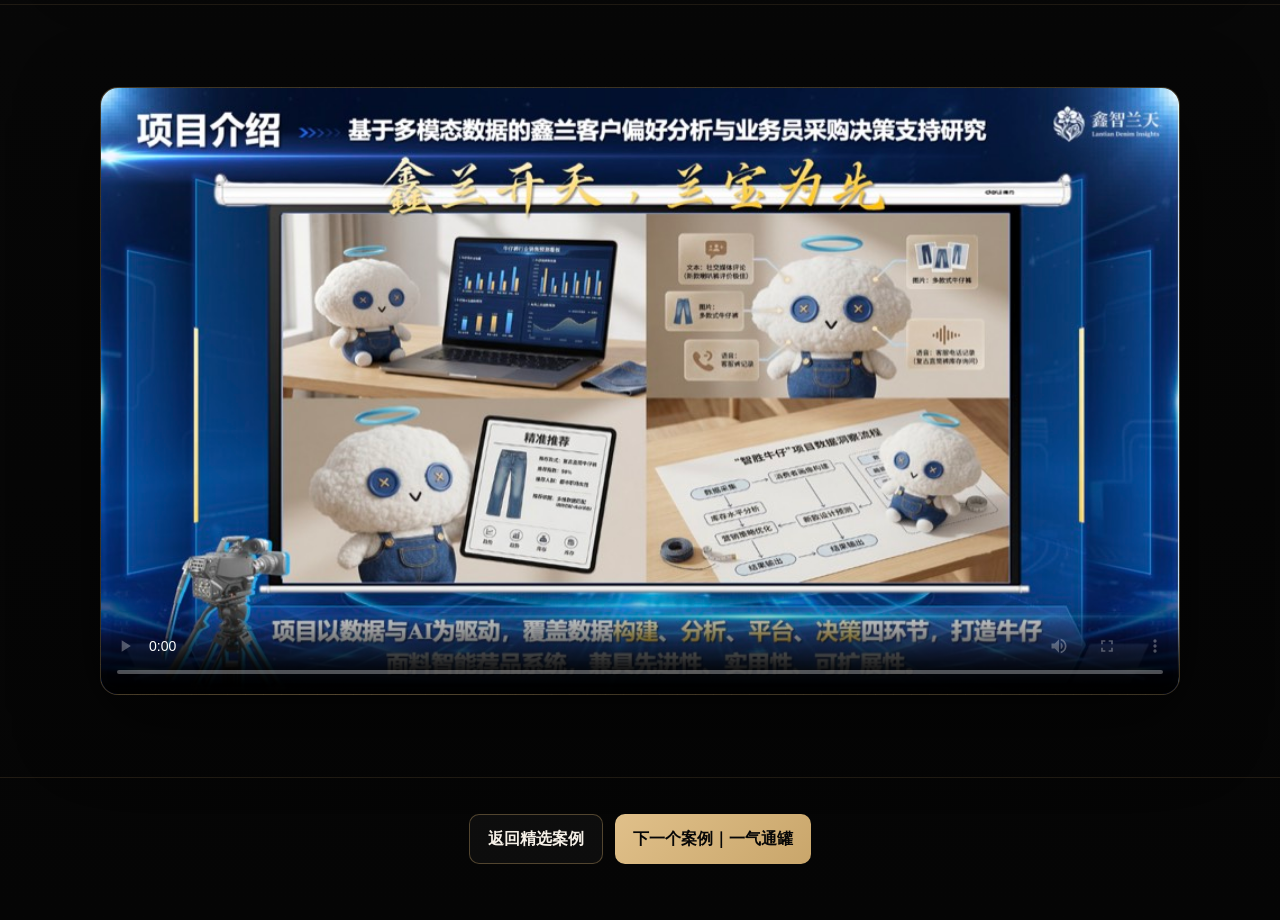
==== commit 68d32d93: "fix yongan and xinlan preflight issues" ====
--- a/cases/xinzhi/index.html
+++ b/cases/xinzhi/index.html
@@ -5,7 +5,7 @@
   <meta name="viewport" content="width=device-width, initial-scale=1.0">
   <title>跨境纺织外贸销售辅助内容｜鑫智兰天</title>
   <meta name="description" content="鑫智兰天案例复盘：围绕纺织外贸销售场景，将客户数据分析、销售经验与 AI 智能体转化为可调用的推荐辅助工具。">
-  <link rel="stylesheet" href="./style.css?v=20260625-mobile-fix-3">
+  <link rel="stylesheet" href="./style.css?v=20260627-preflight-fix-1">
 </head>
 <body class="case-site">
   <header class="case-header">
@@ -50,7 +50,7 @@
       </div>
 
       <div class="case-hero-visual image-slot border-glow-card border-glow-hero">
-        <video src="./assets/hero-cover.mp4" autoplay muted loop playsinline preload="metadata" data-fallback></video>
+        <video src="./assets/hero-cover.mp4" poster="./assets/hero-cover-poster.jpg" autoplay muted loop playsinline preload="metadata" data-fallback></video>
         <span><strong>鑫智兰天｜Hero 视频位</strong><small>assets/hero-cover.mp4</small></span>
       </div>
     </section>
--- a/cases/xinzhi/style.css
+++ b/cases/xinzhi/style.css
@@ -1184,6 +1184,15 @@
     overflow-x: clip;
   }
 
+  .case-hero-copy,
+  .case-title,
+  .eyebrow {
+    width: 100%;
+    max-width: 100%;
+    min-width: 0;
+    box-sizing: border-box;
+  }
+
   .case-copy,
   .case-hero-visual,
   .case-section-heading,
@@ -1208,6 +1217,7 @@
     width: 100%;
     height: 100%;
     object-fit: contain;
+    display: block;
   }
 
   .work-grid,
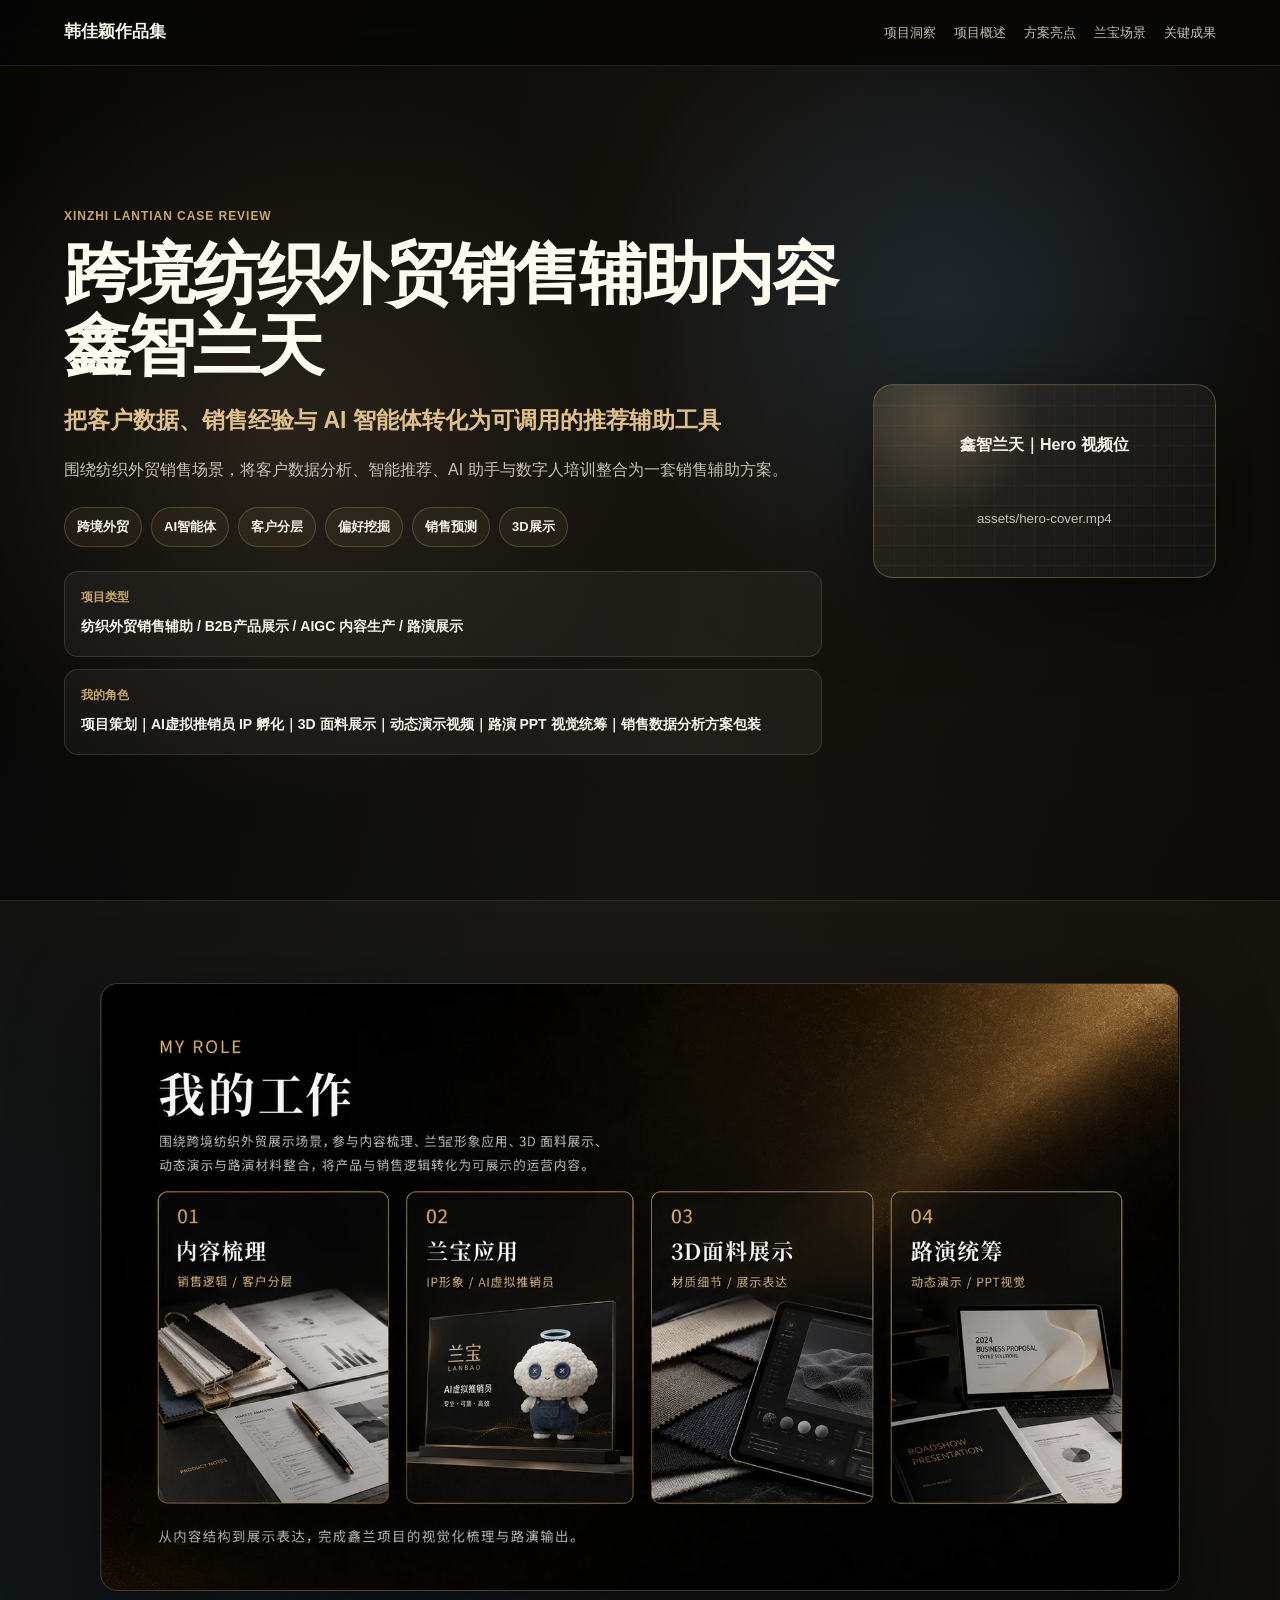
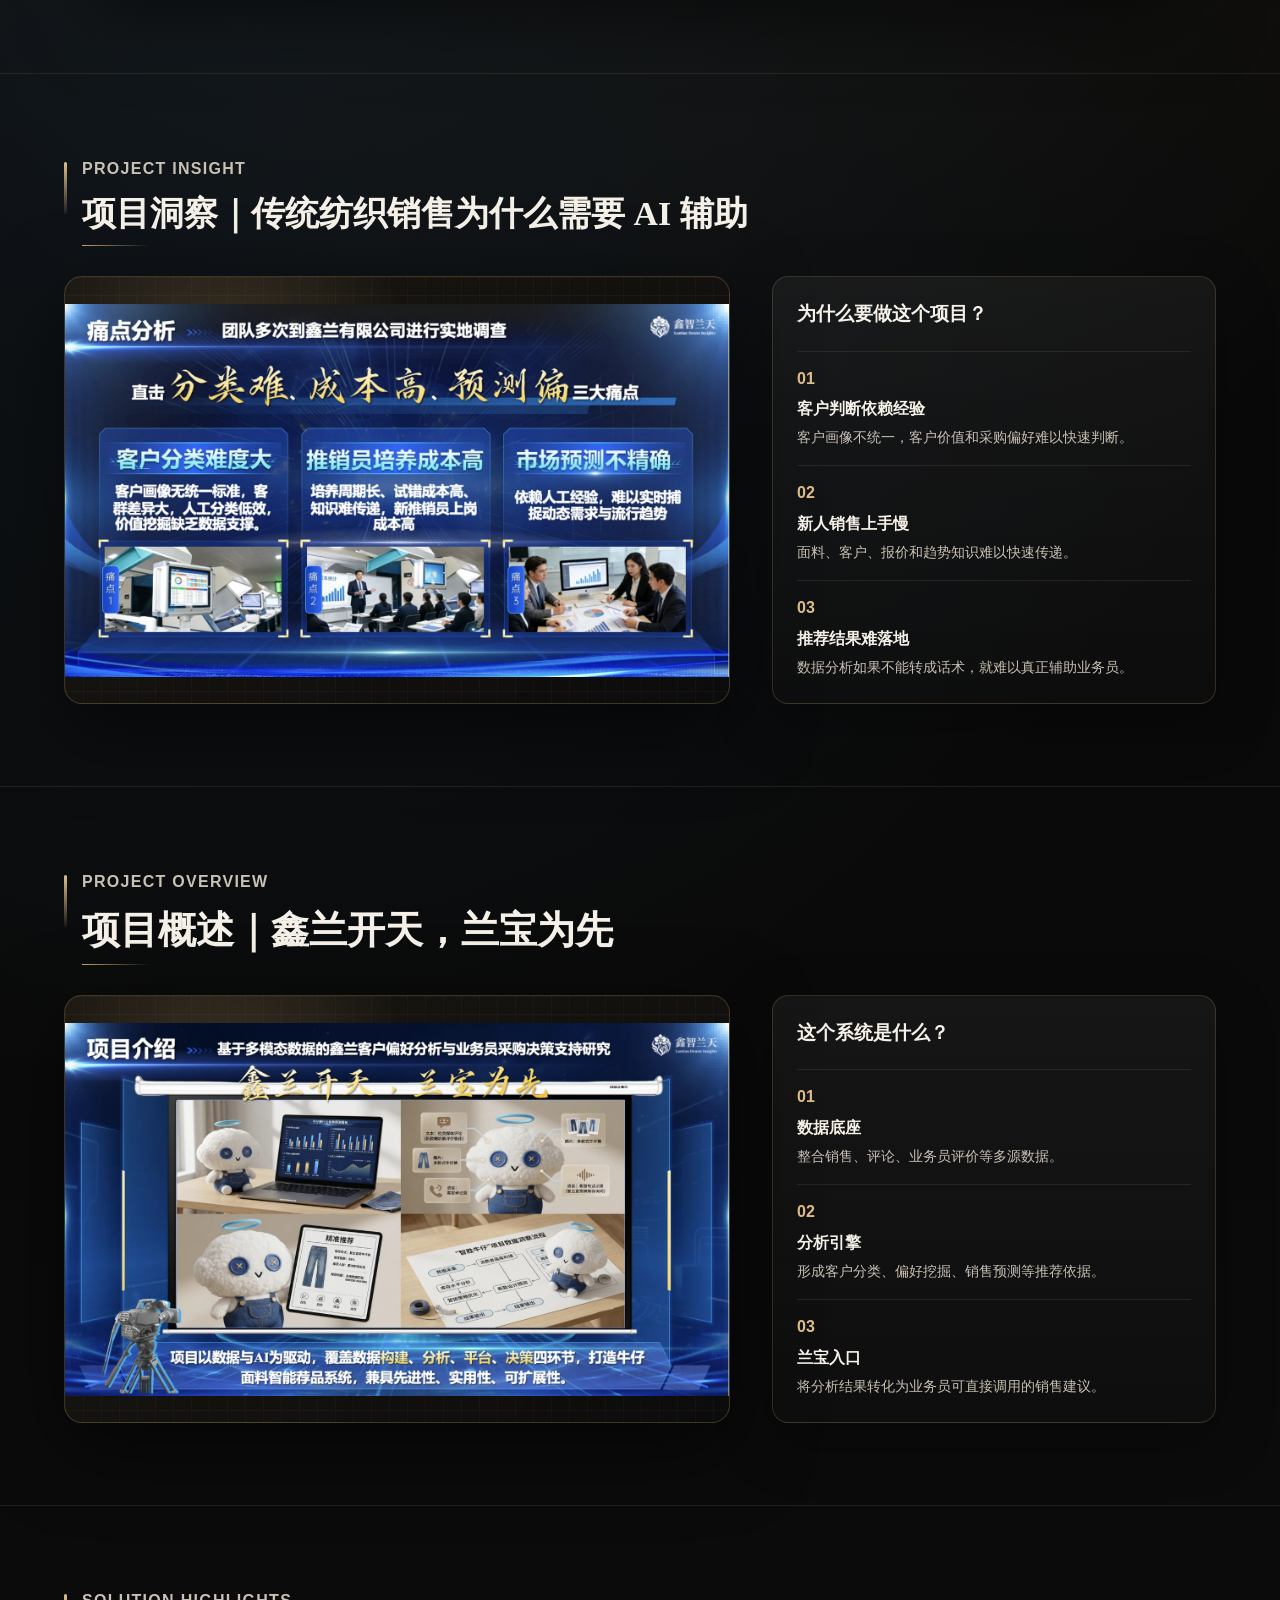
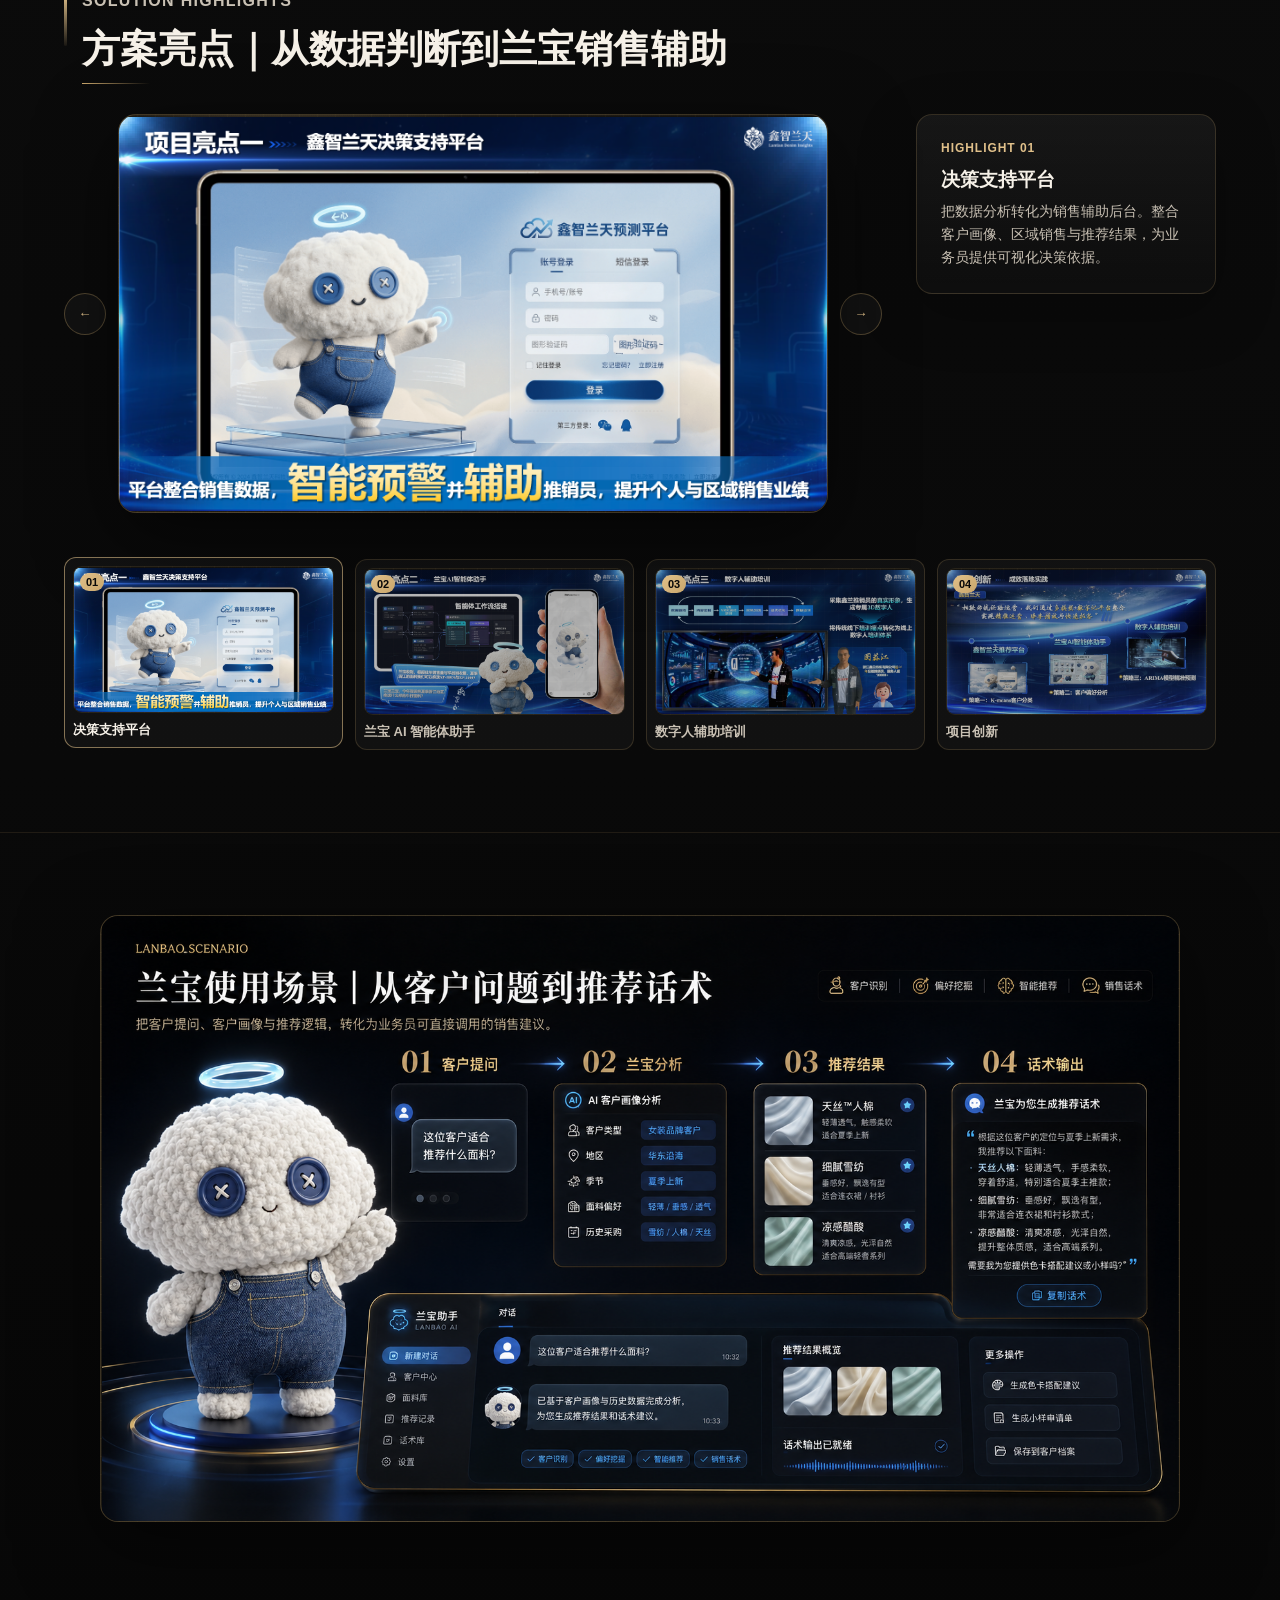
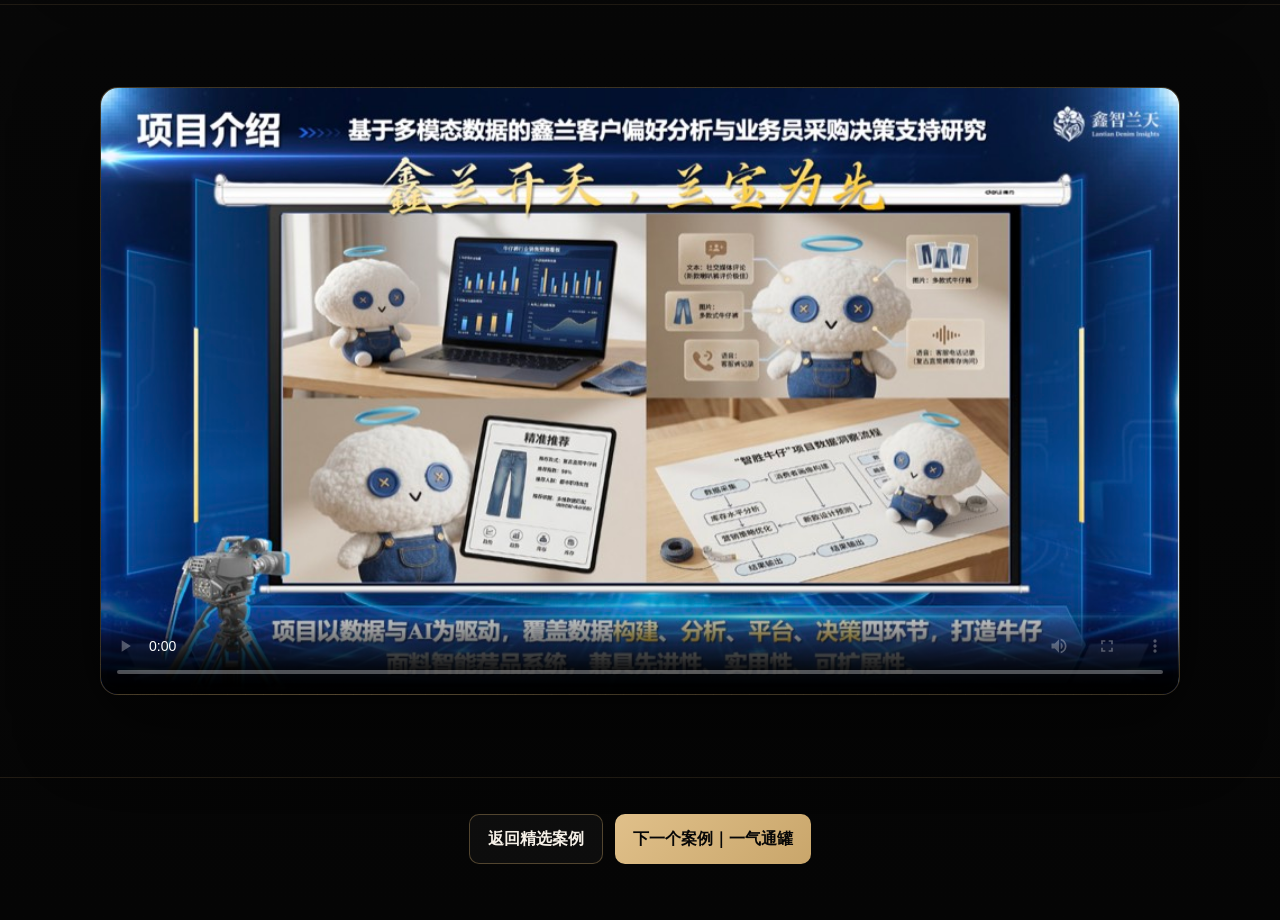
==== commit eb3f9dc4: "optimize case media loading" ====
--- a/cases/xinzhi/index.html
+++ b/cases/xinzhi/index.html
@@ -5,7 +5,7 @@
   <meta name="viewport" content="width=device-width, initial-scale=1.0">
   <title>跨境纺织外贸销售辅助内容｜鑫智兰天</title>
   <meta name="description" content="鑫智兰天案例复盘：围绕纺织外贸销售场景，将客户数据分析、销售经验与 AI 智能体转化为可调用的推荐辅助工具。">
-  <link rel="stylesheet" href="./style.css?v=20260627-preflight-fix-1">
+  <link rel="stylesheet" href="./style.css?v=20260627-resource-lite-1">
 </head>
 <body class="case-site">
   <header class="case-header">
@@ -57,8 +57,8 @@
 
     <section class="case-section reveal-item" id="role">
       <figure class="case-section-visual image-slot">
-        <img src="./assets/section-work.png" alt="鑫智兰天我的工作图" loading="lazy" decoding="async" data-fallback>
-        <span><strong>我的工作图片位</strong><small>assets/section-work.png</small></span>
+        <img src="./assets/section-work.webp" alt="鑫智兰天我的工作图" loading="lazy" decoding="async" data-fallback>
+        <span><strong>我的工作图片位</strong><small>assets/section-work.webp</small></span>
       </figure>
     </section>
 
@@ -69,8 +69,8 @@
       </div>
       <div class="insight-layout">
         <figure class="case-section-visual image-slot">
-          <img src="./assets/section-background.png" alt="鑫智兰天项目洞察图" loading="lazy" decoding="async" data-fallback>
-          <span><strong>项目洞察图片位</strong><small>assets/section-background.png</small></span>
+          <img src="./assets/section-background.webp" alt="鑫智兰天项目洞察图" loading="lazy" decoding="async" data-fallback>
+          <span><strong>项目洞察图片位</strong><small>assets/section-background.webp</small></span>
         </figure>
         <aside class="explain-card">
           <h3>为什么要做这个项目？</h3>
@@ -88,8 +88,8 @@
       </div>
       <div class="insight-layout">
         <figure class="case-section-visual image-slot">
-          <img src="./assets/xinlan-overview.png" alt="鑫智兰天项目概述图" loading="lazy" decoding="async" data-fallback>
-          <span><strong>项目概述图片位</strong><small>assets/xinlan-overview.png</small></span>
+          <img src="./assets/xinlan-overview.webp" alt="鑫智兰天项目概述图" loading="lazy" decoding="async" data-fallback>
+          <span><strong>项目概述图片位</strong><small>assets/xinlan-overview.webp</small></span>
         </figure>
         <aside class="explain-card">
           <h3>这个系统是什么？</h3>
@@ -144,6 +144,6 @@
   </footer>
 
   <button class="back-top" type="button" aria-label="回到顶部">↑</button>
-  <script src="./script.js?v=20260625-mobile-fix-3"></script>
+  <script src="./script.js?v=20260627-resource-lite-1"></script>
 </body>
 </html>
